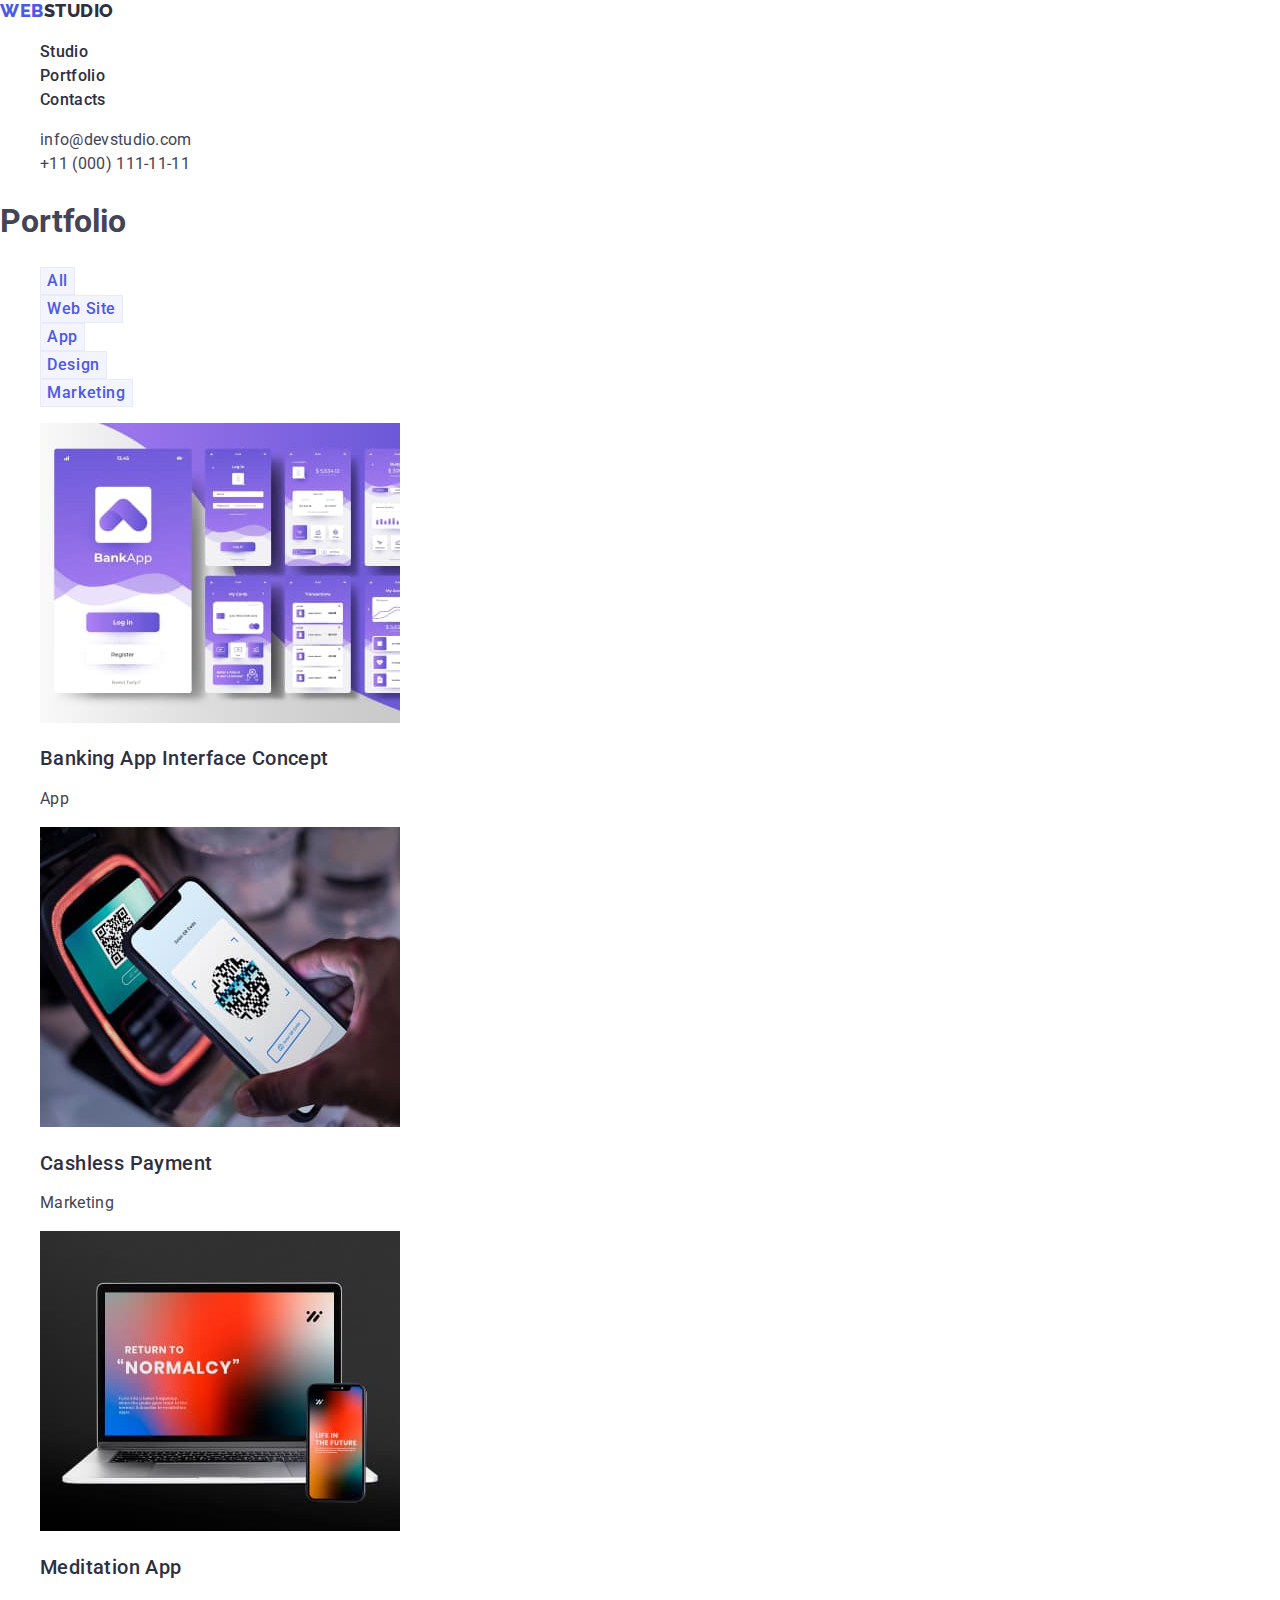
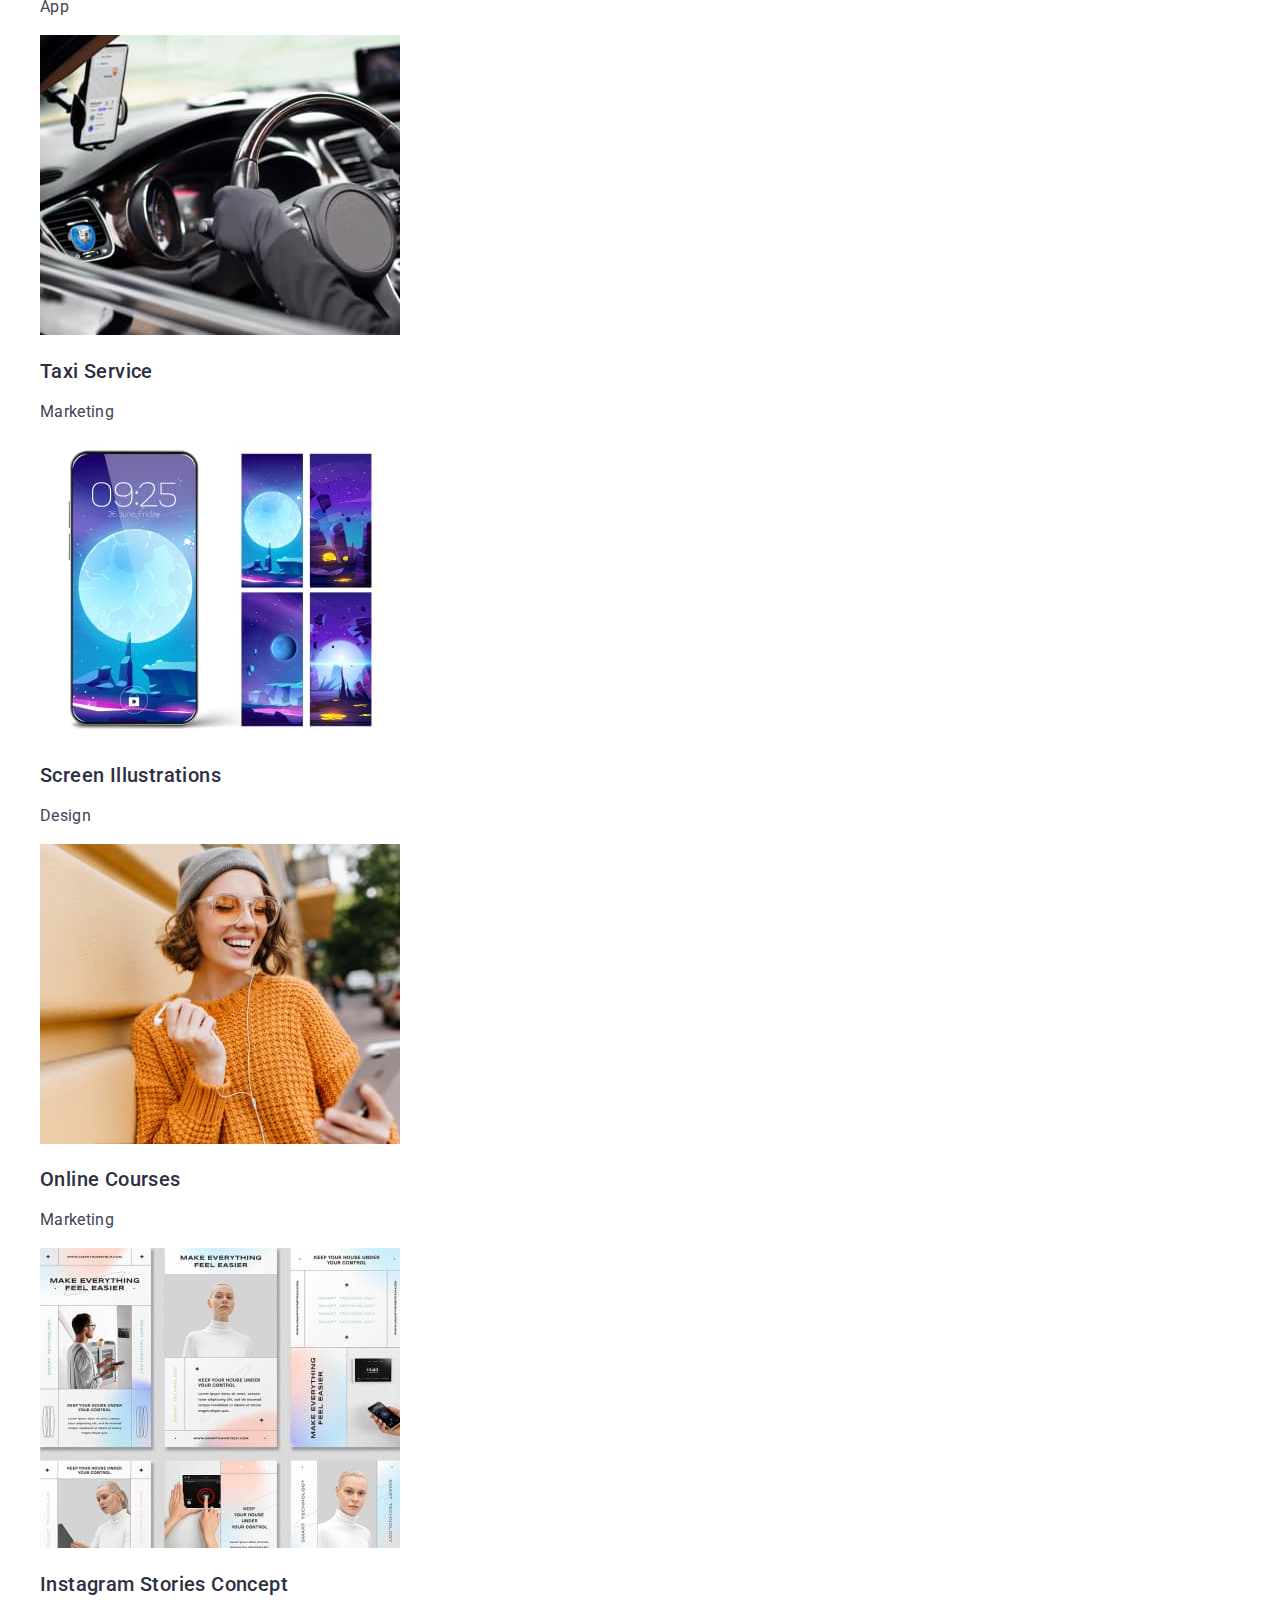
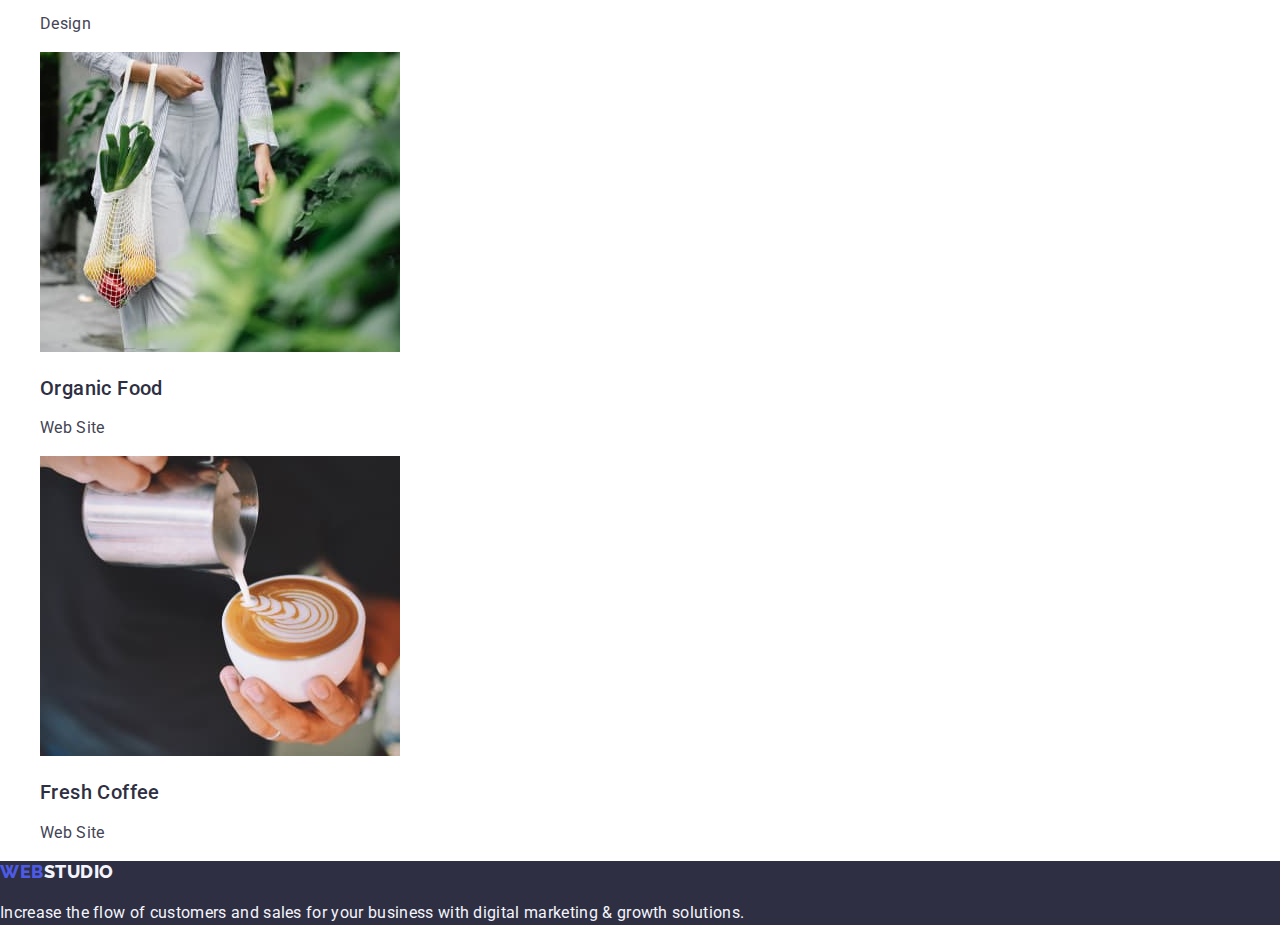
==== portfolio.html @ c8f71034 "Initial commit" ====
<!DOCTYPE html>
<html lang="en">
  <head>
    <meta charset="UTF-8" />
    <meta http-equiv="X-UA-Compatible" content="IE=edge" />
    <meta name="viewport" content="width=device-width, initial-scale=1.0" />
    <link rel="preconnect" href="https://fonts.googleapis.com" />
    <link rel="preconnect" href="https://fonts.gstatic.com" crossorigin />
    <link
      href="https://fonts.googleapis.com/css2?family=Raleway:wght@800&family=Roboto:wght@400;500;700;900&display=swap"
      rel="stylesheet"
    />
    <link
      rel="stylesheet"
      href="https://cdn.jsdelivr.net/npm/modern-normalize@2.0.0/modern-normalize.min.css"
    />
    <link rel="stylesheet" href="./css/styles.css" />
    <title>WebStudio</title>
  </head>
  <body class="page two">
    <!--Header section-->
    <header class="header">
      <nav class="list">
        <a class="header-logo link" href="./index.html"
          >web<span class="logo-color">Studio</span></a
        >
        <ul class="list">
          <li class="header-item">
            <a class="header-link link" href="./index.html">Studio</a>
          </li>
          <li>
            <a class="header-link link" href="./portfolio.html">Portfolio</a>
          </li>
          <li>
            <a class="header-link link" href="">Contacts</a>
          </li>
        </ul>
      </nav>
      <address class="header-address">
        <ul class="list">
          <li class="header-address-list list">
            <a class="header-address-link link" href="mailto:info@devstudio.com"
              >info@devstudio.com</a
            >
          </li>
          <li class="header-address-list">
            <a class="header-address-link link" href="tel:+110001111111"
              >+11 (000) 111-11-11</a
            >
          </li>
        </ul>
      </address>
    </header>
    <!--Main section-->
    <main class="main second">
      <!--Portfolio-->
      <section class="portfolio section">
        <h1 class="portfolio-title">Portfolio</h1>
        <ul class="portfolio-list-btn list">
          <li>
            <button class="portfolio-btn" type="button">All</button>
          </li>
          <li>
            <button class="portfolio-btn" type="button">Web Site</button>
          </li>
          <li>
            <button class="portfolio-btn" type="button">App</button>
          </li>
          <li>
            <button class="portfolio-btn" type="button">Design</button>
          </li>
          <li>
            <button class="portfolio-btn" type="button">Marketing</button>
          </li>
        </ul>
        <ul class="portfolio-list list link">
          <li class="portfolio-list-item">
            <a href="" class="link">
              <img
                src="./images/portfolio-1.jpg"
                width="360"
                height="300"
                alt="banking-app-design"
              />
              <h2 class="portfolio-list-title">
                Banking App Interface Concept
              </h2>
              <p class="portfolio-text">App</p>
            </a>
          </li>
          <li class="portfolio-list-item">
            <a href="" class="link">
              <img
                src="./images/portfolio-2.jpg"
                width="360"
                height="300"
                alt="cashless-payment-process"
              />
              <h2 class="portfolio-list-title">Cashless Payment</h2>
              <p class="portfolio-text">Marketing</p>
            </a>
          </li>
          <li class="portfolio-list-item">
            <a href="" class="link">
              <img
                src="./images/portfolio-3.jpg"
                width="360"
                height="300"
                alt="computer-and-phone-app-design"
              />
              <h2 class="portfolio-list-title">Meditation App</h2>
              <p class="portfolio-text">App</p>
            </a>
          </li>
          <li class="portfolio-list-item">
            <a href="" class="link">
              <img
                src="./images/portfolio-4.jpg"
                width="360"
                height="300"
                alt="driving-car"
              />
              <h2 class="portfolio-list-title">Taxi Service</h2>
              <p class="portfolio-text">Marketing</p>
            </a>
          </li>
          <li class="portfolio-list-item">
            <a href="" class="link">
              <img
                src="./images/portfolio-5.jpg"
                width="360"
                height="300"
                alt="phone-wallpapers"
              />
              <h2 class="portfolio-list-title">Screen Illustrations</h2>
              <p class="portfolio-text">Design</p>
            </a>
          </li>
          <li class="portfolio-list-item">
            <a href="" class="link">
              <img
                src="./images/portfolio-6.jpg"
                width="360"
                height="300"
                alt="girl=with-mobile"
              />
              <h2 class="portfolio-list-title">Online Courses</h2>
              <p class="portfolio-text">Marketing</p>
            </a>
          </li>
          <li class="portfolio-list-item">
            <a href="" class="link">
              <img
                src="./images/portfolio-7.jpg"
                width="360"
                height="300"
                alt="smart-house-mobile-app-design"
              />
              <h2 class="portfolio-list-title">Instagram Stories Concept</h2>
              <p class="portfolio-text">Design</p>
            </a>
          </li>
          <li class="portfolio-list-item">
            <a href="" class="link">
              <img
                src="./images/portfolio-8.jpg"
                width="360"
                height="300"
                alt="girl-with-shopper"
              />
              <h2 class="portfolio-list-title">Organic Food</h2>
              <p class="portfolio-text">Web Site</p>
            </a>
          </li>
          <li class="portfolio-list-item">
            <a href="" class="link">
              <img
                src="./images/portfolio-9.jpg"
                width="360"
                height="300"
                alt="coffee-in-a-cup"
              />
              <h2 class="portfolio-list-title">Fresh Coffee</h2>
              <p class="portfolio-text">Web Site</p>
            </a>
          </li>
        </ul>
      </section>
    </main>
    <!--Footer section-->
    <footer class="footer">
      <a class="footer-logo link" href="./index.html"
        >web<span class="logo-foot">Studio</span></a
      >
      <p class="footer-text">
        Increase the flow of customers and sales for your business with digital
        marketing & growth solutions.
      </p>
    </footer>
  </body>
</html>
---- css/styles.css ----
:root {
    --primary-brand: #4D5AE5;
    --pressed-state: #404BBF;
    --dark: #2E2F42;
    --success: #31D0AA;
    --text: #434455;
    --subtle-text: #8E8F99;
    --accent: #E7E9FC;
    --light: #F4F4FD;
    --modal-overlay: #2E2F42;
    --hero-background: #2E2F42;
    --white-background: #FFFFFF;
    --modal-background: #fcfcfc;
}

/**
  |============================
  | Reset
  |============================
*/


/**
  |============================
  | Common styles
  |============================
*/
body {
    font-family: 'Roboto', sans-serif;
    color: var(--text);
    line-height: 1.5;
    background-color: var(--white-background);
}


/**
  |============================
  | Header styles
  |============================
*/

.header {}

.header-nav {}

.header-logo {
    font-family: 'Raleway', sans-serif;
    text-transform: uppercase;
    color: var(--primary-brand);
    font-weight: 800;
    font-size: 18px;
    line-height: 1.17;
    letter-spacing: 0.03em;
}
.logo-color {
    color: var(--dark);
}
.link {
    text-decoration: none;
}

.list {
    list-style: none;
}
.header-list {}

.header-item {}

.header-link {
    font-weight: 500;
    color: var(--dark);
    font-size: 16px;
    line-height: 1.5;
    letter-spacing: 0.02em;
}
.header-link:hover {
color: var(--pressed-state);
}
.header-link:focus {
color: var(--pressed-state);
}


.header-address {
    font-style: normal;
    letter-spacing: 0.02em;
}

.header-address-list {
}

.header-address-link {
    color: var(--text);
}
.header-address-link:hover {
    color: var(--pressed-state);
}
.header-address-link:focus {
    color: var(--pressed-state);
}

/**
  |============================
  | Hero styles
  |============================
*/

.hero {
    background-color: var(--dark);
}

.hero-title {
    color: var(--white-background);
    font-size: 56px;
    line-height: 1.07;
    text-align: center;
    letter-spacing: 0.02em;
}

.hero-btn {
    color: var(--white-background);
    background-color: var(--primary-brand);
    cursor: pointer;
    font-weight: 500;
    line-height: 1.5;
    letter-spacing: 0.04em;
}
.hero-btn:hover, .hero-btn:focus {
    background-color: var(--pressed-state);
}

/**
  |============================
  | Benefits styles
  |============================
*/
.section {}

.benefits {}

.benefits-title {
    line-height: 1.2;
    letter-spacing: 0.02em;
    color: var(--dark);
}

.benefits-list {}

.benefits-list-item {}

.benefits-item-title {
    font-weight: 500;
    font-size: 20px;
    line-height: 1.2;
    letter-spacing: 0.02em;
    color: var(--dark);
}
.benefits-text {
    letter-spacing: 0.02em;
}

/**
  |============================
  | What we do styles
  |============================
*/
.section {}

.what-we-do {}

.what-we-do-title {
    font-size: 36px;
    line-height: 1.11;
    text-align: center;
    letter-spacing: 0.02em;
    text-transform: capitalize;
    color: var(--dark);
}

.what-we-do-list {}

.what-we-do-list-item {}

/**
  |============================
  | Our team styles
  |============================
*/
.section {}

.team {
    background-color: var(--light);
}

.team-title {
    font-weight: 500;
    font-size: 36px;
    line-height: 1.11;
    text-align: center;
    letter-spacing: 0.02em;
    text-transform: capitalize;
    color: var(--dark);
}

.team-list {}

.team-list-item {
    background-color: var(--white-background);
}

.team-list-title {
    font-weight: 500;
    font-size: 20px;
    line-height: 1.2;
    letter-spacing: 0.02em;
    color: var(--dark);
}

.team-text {
    font-size: 16px;
    letter-spacing: 0.02em;
}

/**
  |============================
  | Portfolio styles
  |============================
*/

.portfolio {}

.section {}

.portfolio-title {}

.portfolio-list-btn {}

.portfolio-btn {
    font-family: "Roboto", sans-serif;
    color: var(--primary-brand);
    background-color: var(--light);
    border: 1px solid var(--accent);
    cursor: pointer;
    font-size: 16px;
    font-weight: 500;
    line-height: 1.5;
    letter-spacing: 0.04em;
}
.portfolio-btn:hover {
        background-color: var(--pressed-state);
        color: var(--white-background);
    }

.portfolio-btn:focus {
    background-color: var(--pressed-state);
    color: var(--white-background);
}

.portfolio-list {}

.portfolio-list-item {}

.portfolio-list-title {
    font-weight: 500;
    font-size: 20px;
    line-height: 1.2;
    letter-spacing: 0.02em;
    color: var(--dark);
    }

.portfolio-text {
font-size: 16px;
line-height: 1.5;
letter-spacing: 0.02em;
color: var(--text);
    }
/**
  |============================
  | Footer styles
  |============================
*/
.footer {
    background-color: var(--dark);
}

.footer-logo {
    font-family: 'Raleway', sans-serif;
        text-transform: uppercase;
        color: var(--primary-brand);
        font-weight: 800;
        font-size: 18px;
        line-height: 1.17;
        letter-spacing: 0.03em;
    }
    .logo-foot {
        color: var(--light);
    }
    
.footer-text {
    color: var(--light);
    letter-spacing: 0.02em;
}
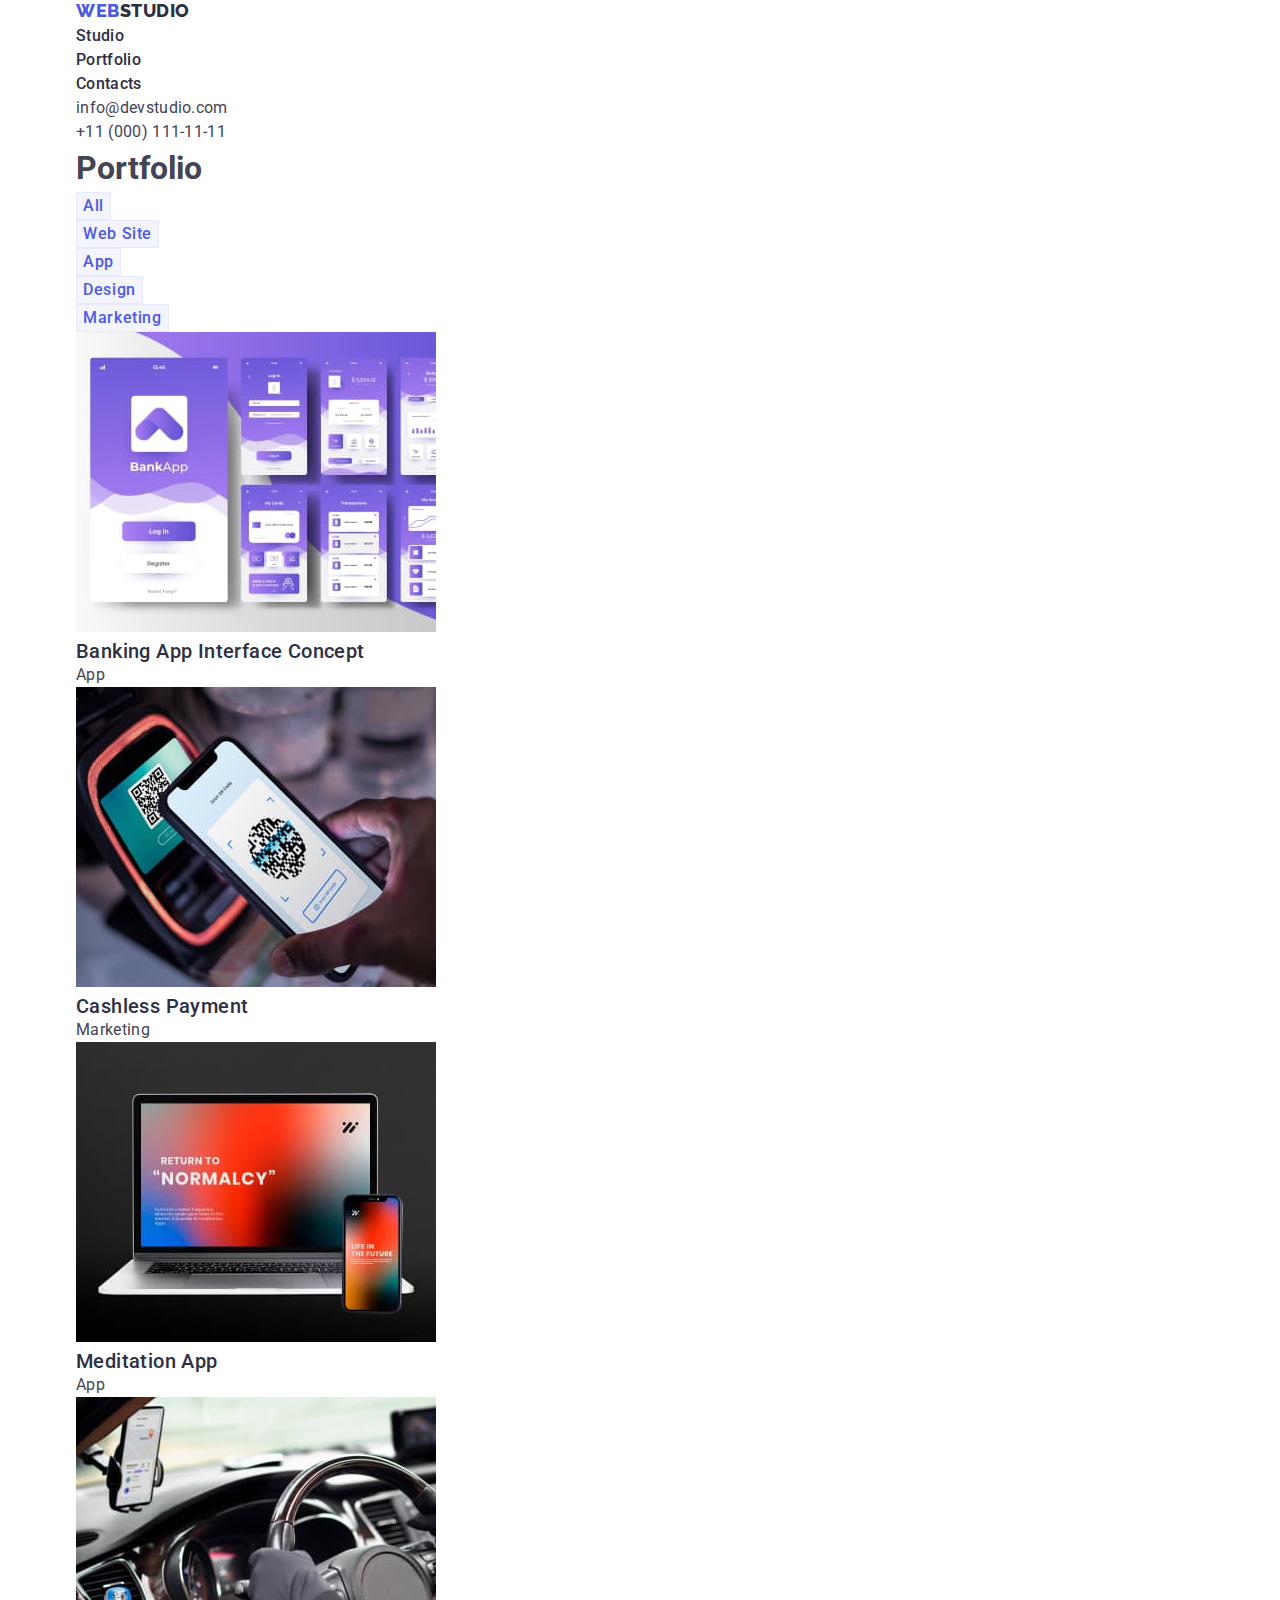
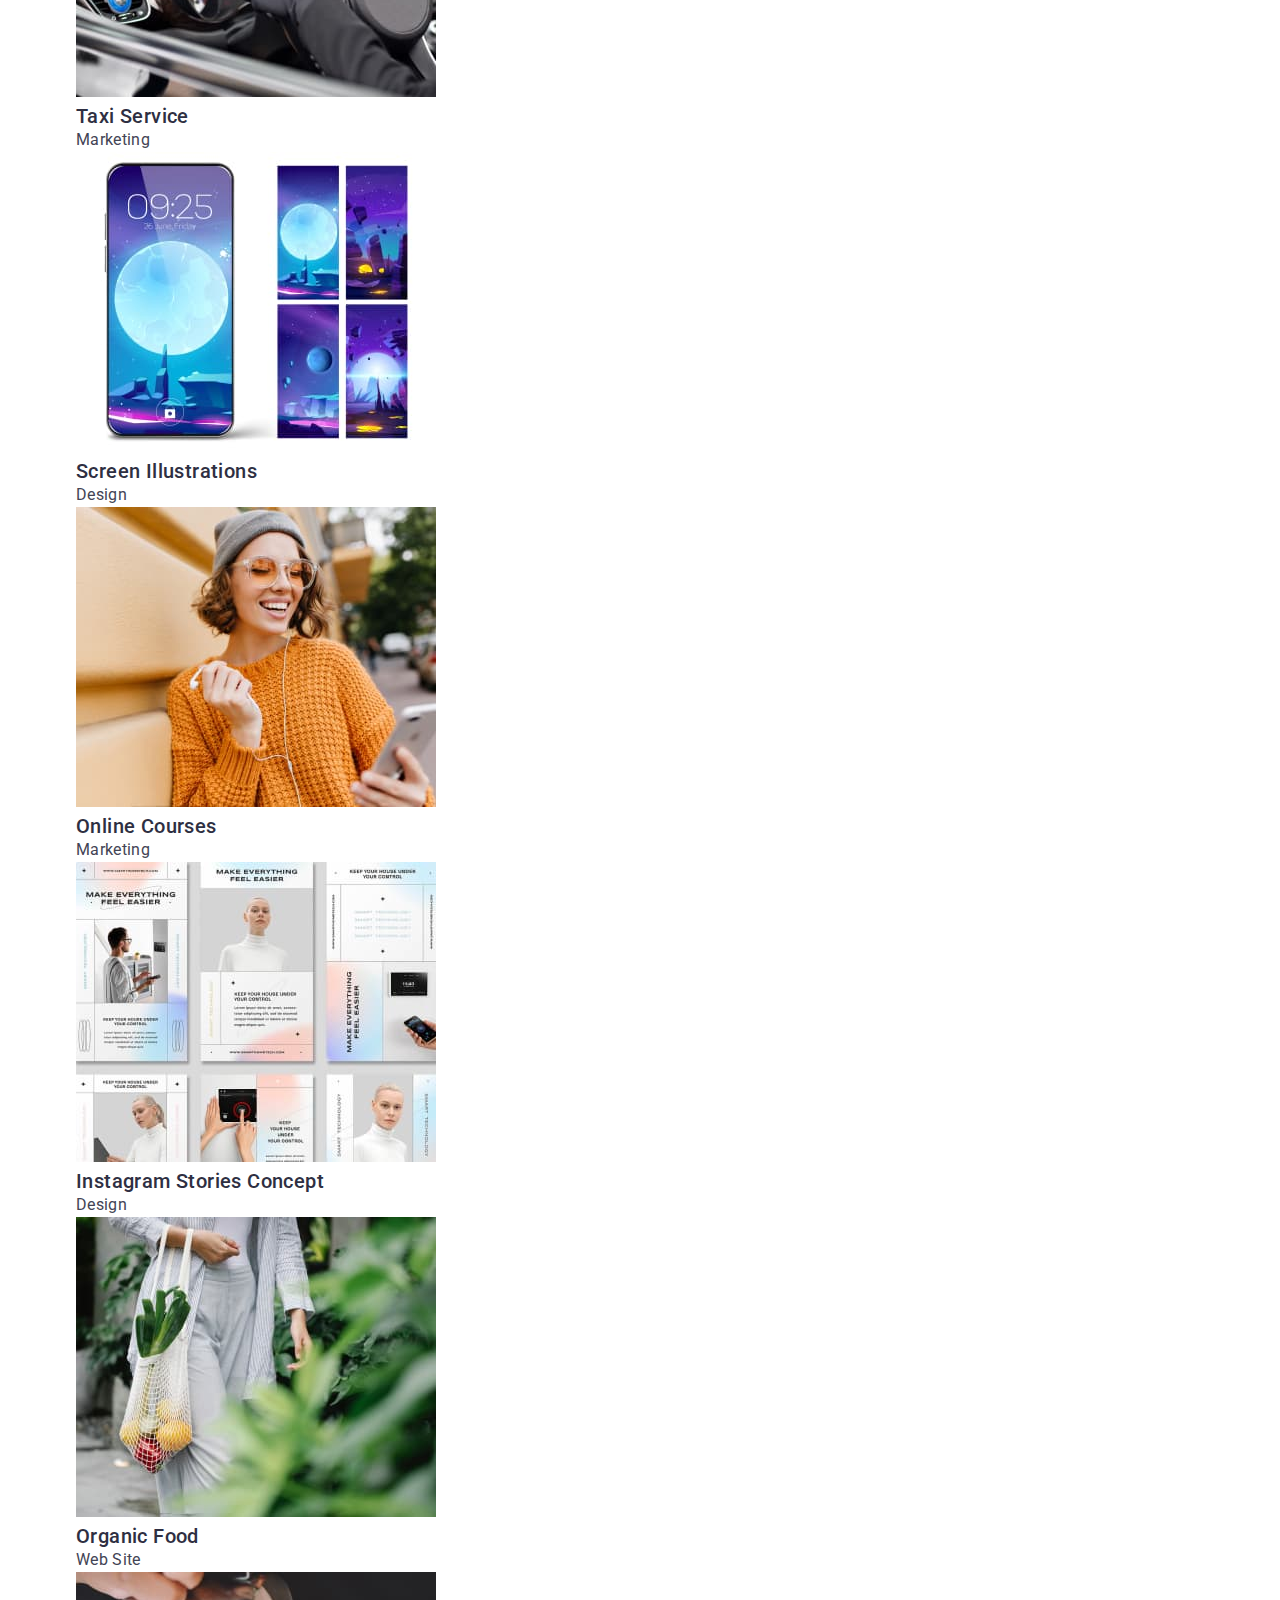
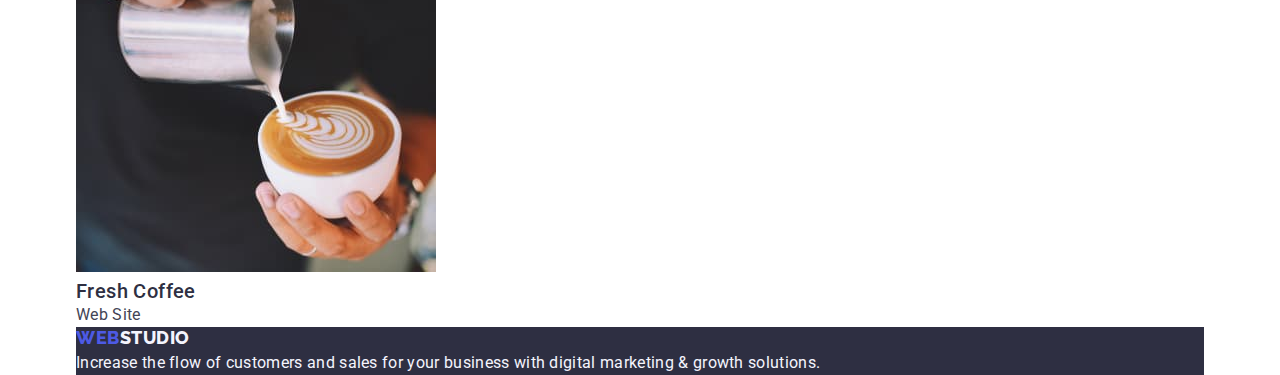
==== commit 6ed09412: "just started" ====
--- a/portfolio.html
+++ b/portfolio.html
@@ -19,183 +19,191 @@
   </head>
   <body class="page two">
     <!--Header section-->
-    <header class="header">
-      <nav class="list">
-        <a class="header-logo link" href="./index.html"
-          >web<span class="logo-color">Studio</span></a
-        >
-        <ul class="list">
-          <li class="header-item">
-            <a class="header-link link" href="./index.html">Studio</a>
-          </li>
-          <li>
-            <a class="header-link link" href="./portfolio.html">Portfolio</a>
-          </li>
-          <li>
-            <a class="header-link link" href="">Contacts</a>
-          </li>
-        </ul>
-      </nav>
-      <address class="header-address">
-        <ul class="list">
-          <li class="header-address-list list">
-            <a class="header-address-link link" href="mailto:info@devstudio.com"
-              >info@devstudio.com</a
-            >
-          </li>
-          <li class="header-address-list">
-            <a class="header-address-link link" href="tel:+110001111111"
-              >+11 (000) 111-11-11</a
-            >
-          </li>
-        </ul>
-      </address>
-    </header>
+    <div class="container">
+      <header class="header">
+        <nav class="list">
+          <a class="header-logo link" href="./index.html"
+            >web<span class="logo-color">Studio</span></a
+          >
+          <ul class="list">
+            <li class="header-item">
+              <a class="header-link link" href="./index.html">Studio</a>
+            </li>
+            <li>
+              <a class="header-link link" href="./portfolio.html">Portfolio</a>
+            </li>
+            <li>
+              <a class="header-link link" href="">Contacts</a>
+            </li>
+          </ul>
+        </nav>
+        <address class="header-address">
+          <ul class="list">
+            <li class="header-address-list list">
+              <a
+                class="header-address-link link"
+                href="mailto:info@devstudio.com"
+                >info@devstudio.com</a
+              >
+            </li>
+            <li class="header-address-list">
+              <a class="header-address-link link" href="tel:+110001111111"
+                >+11 (000) 111-11-11</a
+              >
+            </li>
+          </ul>
+        </address>
+      </header>
+    </div>
     <!--Main section-->
     <main class="main second">
       <!--Portfolio-->
-      <section class="portfolio section">
-        <h1 class="portfolio-title">Portfolio</h1>
-        <ul class="portfolio-list-btn list">
-          <li>
-            <button class="portfolio-btn" type="button">All</button>
-          </li>
-          <li>
-            <button class="portfolio-btn" type="button">Web Site</button>
-          </li>
-          <li>
-            <button class="portfolio-btn" type="button">App</button>
-          </li>
-          <li>
-            <button class="portfolio-btn" type="button">Design</button>
-          </li>
-          <li>
-            <button class="portfolio-btn" type="button">Marketing</button>
-          </li>
-        </ul>
-        <ul class="portfolio-list list link">
-          <li class="portfolio-list-item">
-            <a href="" class="link">
-              <img
-                src="./images/portfolio-1.jpg"
-                width="360"
-                height="300"
-                alt="banking-app-design"
-              />
-              <h2 class="portfolio-list-title">
-                Banking App Interface Concept
-              </h2>
-              <p class="portfolio-text">App</p>
-            </a>
-          </li>
-          <li class="portfolio-list-item">
-            <a href="" class="link">
-              <img
-                src="./images/portfolio-2.jpg"
-                width="360"
-                height="300"
-                alt="cashless-payment-process"
-              />
-              <h2 class="portfolio-list-title">Cashless Payment</h2>
-              <p class="portfolio-text">Marketing</p>
-            </a>
-          </li>
-          <li class="portfolio-list-item">
-            <a href="" class="link">
-              <img
-                src="./images/portfolio-3.jpg"
-                width="360"
-                height="300"
-                alt="computer-and-phone-app-design"
-              />
-              <h2 class="portfolio-list-title">Meditation App</h2>
-              <p class="portfolio-text">App</p>
-            </a>
-          </li>
-          <li class="portfolio-list-item">
-            <a href="" class="link">
-              <img
-                src="./images/portfolio-4.jpg"
-                width="360"
-                height="300"
-                alt="driving-car"
-              />
-              <h2 class="portfolio-list-title">Taxi Service</h2>
-              <p class="portfolio-text">Marketing</p>
-            </a>
-          </li>
-          <li class="portfolio-list-item">
-            <a href="" class="link">
-              <img
-                src="./images/portfolio-5.jpg"
-                width="360"
-                height="300"
-                alt="phone-wallpapers"
-              />
-              <h2 class="portfolio-list-title">Screen Illustrations</h2>
-              <p class="portfolio-text">Design</p>
-            </a>
-          </li>
-          <li class="portfolio-list-item">
-            <a href="" class="link">
-              <img
-                src="./images/portfolio-6.jpg"
-                width="360"
-                height="300"
-                alt="girl=with-mobile"
-              />
-              <h2 class="portfolio-list-title">Online Courses</h2>
-              <p class="portfolio-text">Marketing</p>
-            </a>
-          </li>
-          <li class="portfolio-list-item">
-            <a href="" class="link">
-              <img
-                src="./images/portfolio-7.jpg"
-                width="360"
-                height="300"
-                alt="smart-house-mobile-app-design"
-              />
-              <h2 class="portfolio-list-title">Instagram Stories Concept</h2>
-              <p class="portfolio-text">Design</p>
-            </a>
-          </li>
-          <li class="portfolio-list-item">
-            <a href="" class="link">
-              <img
-                src="./images/portfolio-8.jpg"
-                width="360"
-                height="300"
-                alt="girl-with-shopper"
-              />
-              <h2 class="portfolio-list-title">Organic Food</h2>
-              <p class="portfolio-text">Web Site</p>
-            </a>
-          </li>
-          <li class="portfolio-list-item">
-            <a href="" class="link">
-              <img
-                src="./images/portfolio-9.jpg"
-                width="360"
-                height="300"
-                alt="coffee-in-a-cup"
-              />
-              <h2 class="portfolio-list-title">Fresh Coffee</h2>
-              <p class="portfolio-text">Web Site</p>
-            </a>
-          </li>
-        </ul>
-      </section>
+      <div class="container">
+        <section class="portfolio section">
+          <h1 class="portfolio-title">Portfolio</h1>
+          <ul class="portfolio-list-btn list">
+            <li>
+              <button class="portfolio-btn" type="button">All</button>
+            </li>
+            <li>
+              <button class="portfolio-btn" type="button">Web Site</button>
+            </li>
+            <li>
+              <button class="portfolio-btn" type="button">App</button>
+            </li>
+            <li>
+              <button class="portfolio-btn" type="button">Design</button>
+            </li>
+            <li>
+              <button class="portfolio-btn" type="button">Marketing</button>
+            </li>
+          </ul>
+          <ul class="portfolio-list list link">
+            <li class="portfolio-list-item">
+              <a href="" class="link">
+                <img
+                  src="./images/portfolio-1.jpg"
+                  width="360"
+                  height="300"
+                  alt="banking-app-design"
+                />
+                <h2 class="portfolio-list-title">
+                  Banking App Interface Concept
+                </h2>
+                <p class="portfolio-text">App</p>
+              </a>
+            </li>
+            <li class="portfolio-list-item">
+              <a href="" class="link">
+                <img
+                  src="./images/portfolio-2.jpg"
+                  width="360"
+                  height="300"
+                  alt="cashless-payment-process"
+                />
+                <h2 class="portfolio-list-title">Cashless Payment</h2>
+                <p class="portfolio-text">Marketing</p>
+              </a>
+            </li>
+            <li class="portfolio-list-item">
+              <a href="" class="link">
+                <img
+                  src="./images/portfolio-3.jpg"
+                  width="360"
+                  height="300"
+                  alt="computer-and-phone-app-design"
+                />
+                <h2 class="portfolio-list-title">Meditation App</h2>
+                <p class="portfolio-text">App</p>
+              </a>
+            </li>
+            <li class="portfolio-list-item">
+              <a href="" class="link">
+                <img
+                  src="./images/portfolio-4.jpg"
+                  width="360"
+                  height="300"
+                  alt="driving-car"
+                />
+                <h2 class="portfolio-list-title">Taxi Service</h2>
+                <p class="portfolio-text">Marketing</p>
+              </a>
+            </li>
+            <li class="portfolio-list-item">
+              <a href="" class="link">
+                <img
+                  src="./images/portfolio-5.jpg"
+                  width="360"
+                  height="300"
+                  alt="phone-wallpapers"
+                />
+                <h2 class="portfolio-list-title">Screen Illustrations</h2>
+                <p class="portfolio-text">Design</p>
+              </a>
+            </li>
+            <li class="portfolio-list-item">
+              <a href="" class="link">
+                <img
+                  src="./images/portfolio-6.jpg"
+                  width="360"
+                  height="300"
+                  alt="girl=with-mobile"
+                />
+                <h2 class="portfolio-list-title">Online Courses</h2>
+                <p class="portfolio-text">Marketing</p>
+              </a>
+            </li>
+            <li class="portfolio-list-item">
+              <a href="" class="link">
+                <img
+                  src="./images/portfolio-7.jpg"
+                  width="360"
+                  height="300"
+                  alt="smart-house-mobile-app-design"
+                />
+                <h2 class="portfolio-list-title">Instagram Stories Concept</h2>
+                <p class="portfolio-text">Design</p>
+              </a>
+            </li>
+            <li class="portfolio-list-item">
+              <a href="" class="link">
+                <img
+                  src="./images/portfolio-8.jpg"
+                  width="360"
+                  height="300"
+                  alt="girl-with-shopper"
+                />
+                <h2 class="portfolio-list-title">Organic Food</h2>
+                <p class="portfolio-text">Web Site</p>
+              </a>
+            </li>
+            <li class="portfolio-list-item">
+              <a href="" class="link">
+                <img
+                  src="./images/portfolio-9.jpg"
+                  width="360"
+                  height="300"
+                  alt="coffee-in-a-cup"
+                />
+                <h2 class="portfolio-list-title">Fresh Coffee</h2>
+                <p class="portfolio-text">Web Site</p>
+              </a>
+            </li>
+          </ul>
+        </section>
+      </div>
     </main>
     <!--Footer section-->
-    <footer class="footer">
-      <a class="footer-logo link" href="./index.html"
-        >web<span class="logo-foot">Studio</span></a
-      >
-      <p class="footer-text">
-        Increase the flow of customers and sales for your business with digital
-        marketing & growth solutions.
-      </p>
-    </footer>
+    <div class="container">
+      <footer class="footer">
+        <a class="footer-logo link" href="./index.html"
+          >web<span class="logo-foot">Studio</span></a
+        >
+        <p class="footer-text">
+          Increase the flow of customers and sales for your business with
+          digital marketing & growth solutions.
+        </p>
+      </footer>
+    </div>
   </body>
 </html>
--- a/css/styles.css
+++ b/css/styles.css
@@ -18,7 +18,15 @@
   | Reset
   |============================
 */
-
+h1, h2, h3, h4, h5, h6, p {
+    margin-top: 0;
+    margin-bottom: 0;
+}
+ul {
+    margin-top: 0;
+    margin-bottom: 0;
+    padding-left: 0;
+}
 
 /**
   |============================
@@ -31,7 +39,12 @@
     line-height: 1.5;
     background-color: var(--white-background);
 }
-
+.container {
+    width: 1158px;
+    margin: 0 auto;
+    padding-right: 15px;
+    padding-left: 15px;
+}
 
 /**
   |============================
@@ -115,6 +128,10 @@
     line-height: 1.07;
     text-align: center;
     letter-spacing: 0.02em;
+    width: 496px;
+    margin: 0 auto;
+    padding-top: 188px;
+    padding-bottom: 292px;
 }
 
 .hero-btn {
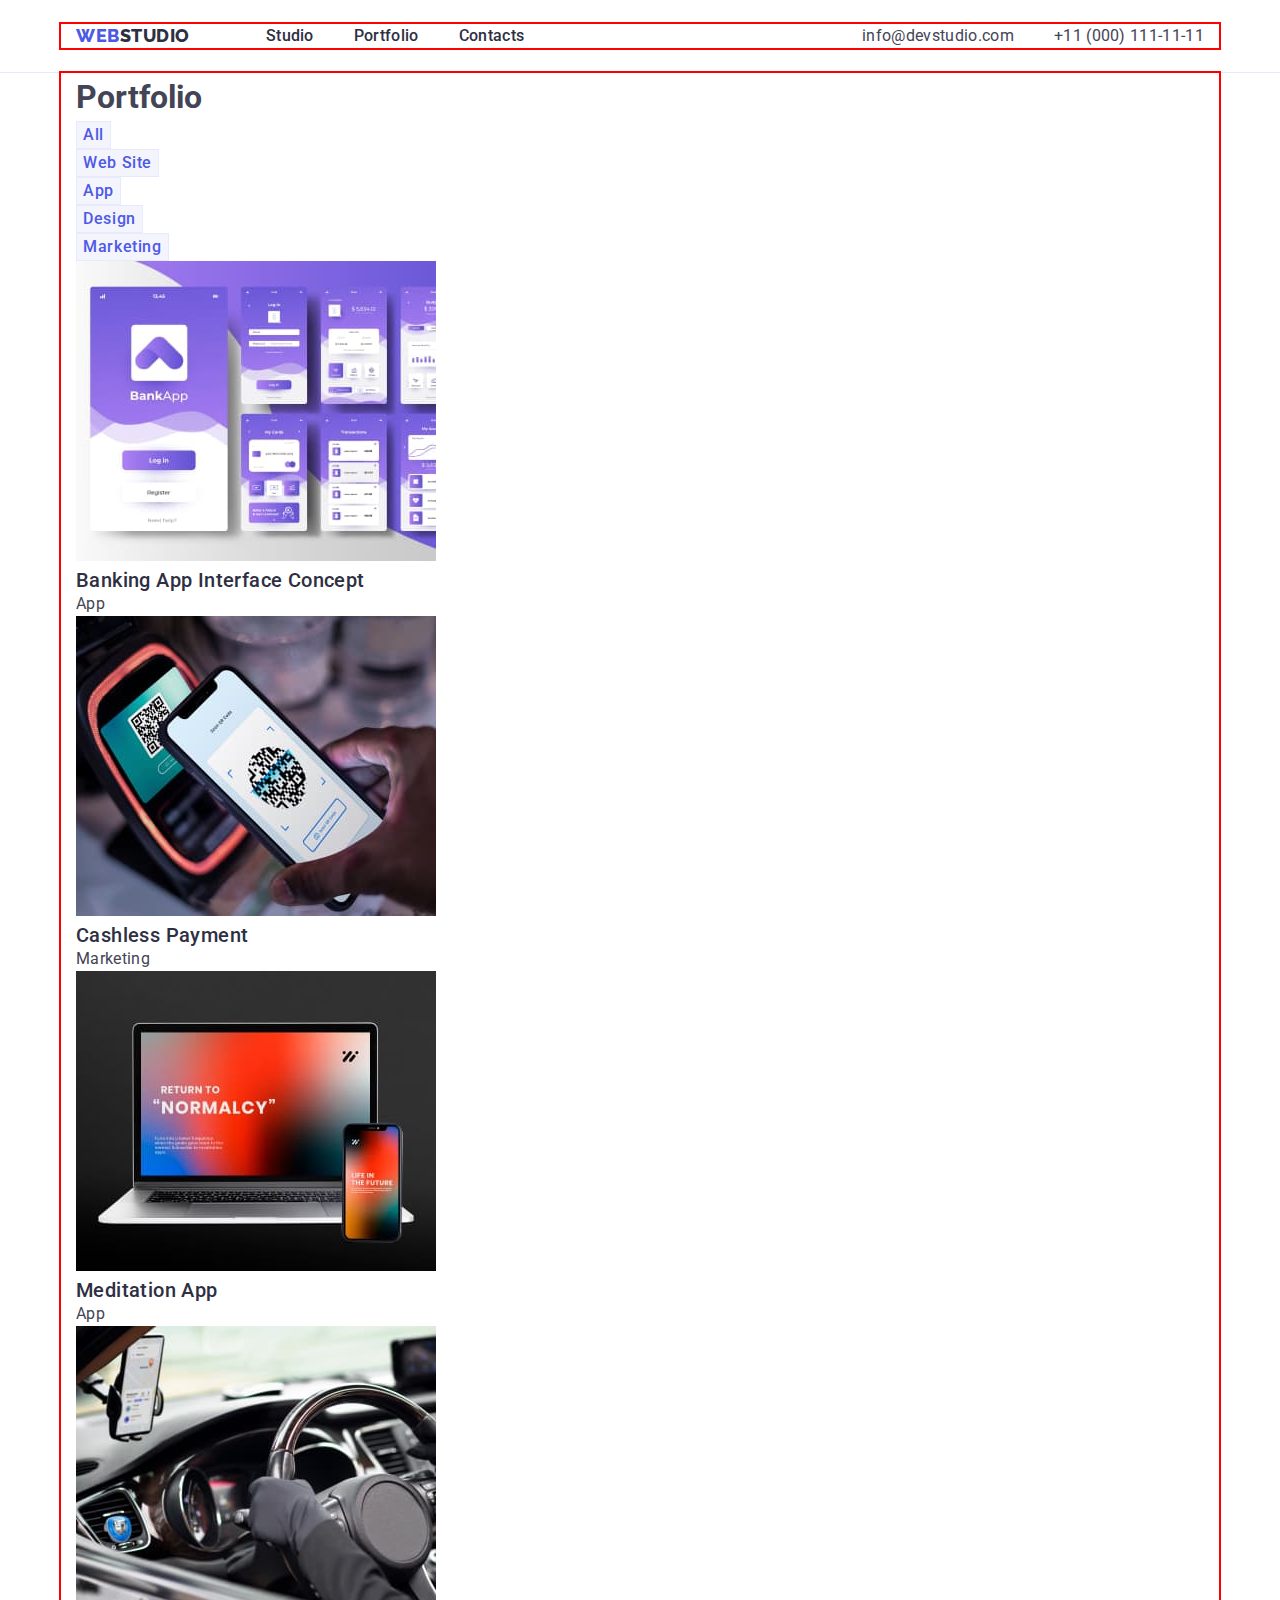
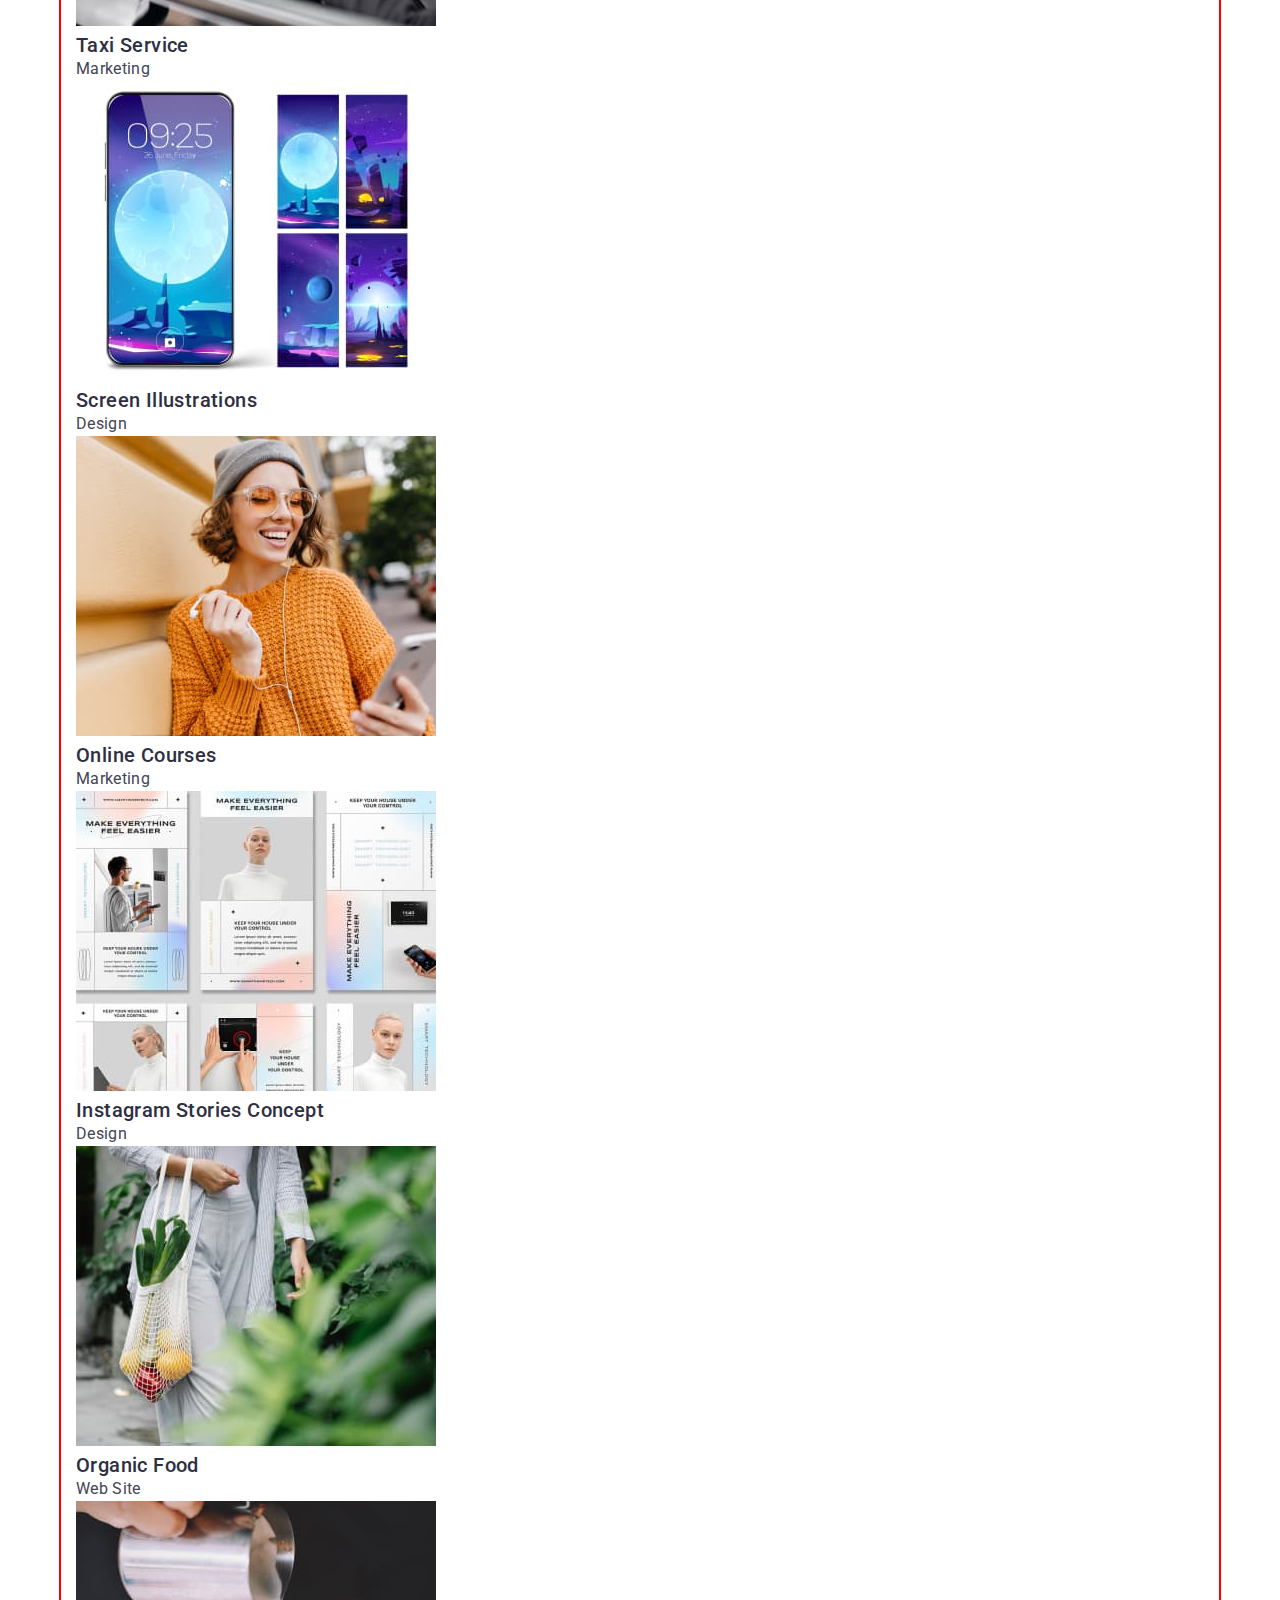
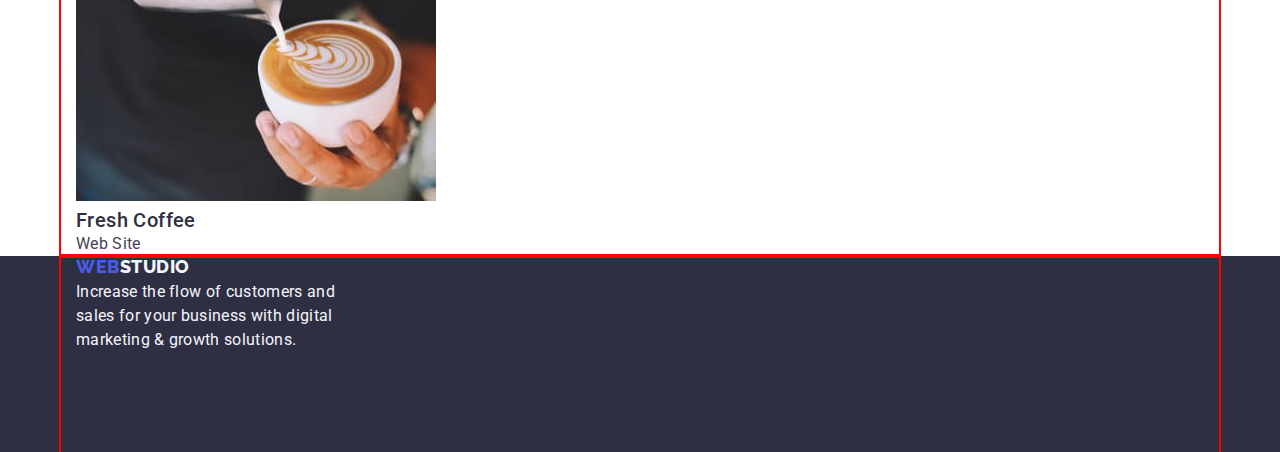
==== commit 86740aec: "first day final" ====
--- a/portfolio.html
+++ b/portfolio.html
@@ -19,13 +19,13 @@
   </head>
   <body class="page two">
     <!--Header section-->
-    <div class="container">
-      <header class="header">
-        <nav class="list">
+    <header class="header">
+      <div class="header-container container">
+        <nav class="header-nav list">
           <a class="header-logo link" href="./index.html"
             >web<span class="logo-color">Studio</span></a
           >
-          <ul class="list">
+          <ul class="header-list list">
             <li class="header-item">
               <a class="header-link link" href="./index.html">Studio</a>
             </li>
@@ -38,28 +38,28 @@
           </ul>
         </nav>
         <address class="header-address">
-          <ul class="list">
-            <li class="header-address-list list">
+          <ul class="header-address-list list">
+            <li class="header-address-item list">
               <a
                 class="header-address-link link"
                 href="mailto:info@devstudio.com"
                 >info@devstudio.com</a
               >
             </li>
-            <li class="header-address-list">
+            <li class="header-address-item">
               <a class="header-address-link link" href="tel:+110001111111"
                 >+11 (000) 111-11-11</a
               >
             </li>
           </ul>
         </address>
-      </header>
-    </div>
+      </div>
+    </header>
     <!--Main section-->
     <main class="main second">
       <!--Portfolio-->
-      <div class="container">
-        <section class="portfolio section">
+      <section class="portfolio section">
+        <div class="container">
           <h1 class="portfolio-title">Portfolio</h1>
           <ul class="portfolio-list-btn list">
             <li>
@@ -190,12 +190,12 @@
               </a>
             </li>
           </ul>
-        </section>
-      </div>
+        </div>
+      </section>
     </main>
     <!--Footer section-->
-    <div class="container">
-      <footer class="footer">
+    <footer class="footer">
+      <div class="container">
         <a class="footer-logo link" href="./index.html"
           >web<span class="logo-foot">Studio</span></a
         >
@@ -203,7 +203,7 @@
           Increase the flow of customers and sales for your business with
           digital marketing & growth solutions.
         </p>
-      </footer>
-    </div>
+      </div>
+    </footer>
   </body>
 </html>
--- a/css/styles.css
+++ b/css/styles.css
@@ -18,14 +18,12 @@
   | Reset
   |============================
 */
-h1, h2, h3, h4, h5, h6, p {
-    margin-top: 0;
-    margin-bottom: 0;
+h1,h2,h3,h4,h5,h6,p {
+    margin: 0;
 }
 ul {
-    margin-top: 0;
-    margin-bottom: 0;
-    padding-left: 0;
+    margin: 0;
+    padding: 0;
 }
 
 /**
@@ -42,8 +40,8 @@
 .container {
     width: 1158px;
     margin: 0 auto;
-    padding-right: 15px;
-    padding-left: 15px;
+    padding: 0 15px;
+    outline: 2px solid red;
 }
 
 /**
@@ -52,9 +50,22 @@
   |============================
 */
 
-.header {}
-
-.header-nav {}
+.header {
+    border-bottom: 1px solid var(--accent);
+    padding-top: 24px;
+    padding-bottom: 24px;
+}
+
+.header-container {
+    display: flex;
+    align-items: center;
+    justify-content: space-between;
+}
+
+.header-nav {
+    display: flex;
+    align-items: center;
+}
 
 .header-logo {
     font-family: 'Raleway', sans-serif;
@@ -64,6 +75,7 @@
     font-size: 18px;
     line-height: 1.17;
     letter-spacing: 0.03em;
+    margin-right: 76px;
 }
 .logo-color {
     color: var(--dark);
@@ -75,7 +87,12 @@
 .list {
     list-style: none;
 }
-.header-list {}
+.header-list {
+    display: flex;
+    align-items: center;
+    gap: 40px
+;
+}
 
 .header-item {}
 
@@ -100,6 +117,9 @@
 }
 
 .header-address-list {
+    display: flex;
+    align-items: center;
+    gap: 40px;
 }
 
 .header-address-link {
@@ -120,6 +140,8 @@
 
 .hero {
     background-color: var(--dark);
+    padding-top: 188px;
+    padding-bottom: 188px;
 }
 
 .hero-title {
@@ -129,9 +151,9 @@
     text-align: center;
     letter-spacing: 0.02em;
     width: 496px;
-    margin: 0 auto;
-    padding-top: 188px;
-    padding-bottom: 292px;
+    margin: auto;
+    margin-bottom: 48px;
+
 }
 
 .hero-btn {
@@ -141,7 +163,10 @@
     font-weight: 500;
     line-height: 1.5;
     letter-spacing: 0.04em;
-}
+    padding: 16px 32px;
+    border-radius: 4px;
+}
+
 .hero-btn:hover, .hero-btn:focus {
     background-color: var(--pressed-state);
 }
@@ -153,17 +178,27 @@
 */
 .section {}
 
-.benefits {}
+.benefits {
+    padding-top: 120px;
+    padding-bottom: 120px;
+}
 
 .benefits-title {
     line-height: 1.2;
     letter-spacing: 0.02em;
     color: var(--dark);
-}
-
-.benefits-list {}
-
-.benefits-list-item {}
+    display: none;
+}
+
+.benefits-list {
+    display: flex;
+    justify-content: space-between;
+
+}
+
+.benefits-list-item {
+    width: 264px;
+}
 
 .benefits-item-title {
     font-weight: 500;
@@ -171,9 +206,11 @@
     line-height: 1.2;
     letter-spacing: 0.02em;
     color: var(--dark);
+    margin-bottom: 8px;
 }
 .benefits-text {
     letter-spacing: 0.02em;
+    width: 264px;
 }
 
 /**
@@ -192,9 +229,16 @@
     letter-spacing: 0.02em;
     text-transform: capitalize;
     color: var(--dark);
-}
-
-.what-we-do-list {}
+    margin-bottom: 72px;
+}
+.what-we-do-container {
+padding-bottom: 120px;
+}
+
+.what-we-do-list {
+    display: flex;
+    justify-content: space-between;
+}
 
 .what-we-do-list-item {}
 
@@ -207,6 +251,11 @@
 
 .team {
     background-color: var(--light);
+}
+
+.our-team-container {
+padding-top: 120px;
+padding-bottom: 120px;
 }
 
 .team-title {
@@ -308,12 +357,20 @@
         font-size: 18px;
         line-height: 1.17;
         letter-spacing: 0.03em;
-    }
+        padding-top: 100px;
+    }
+    
     .logo-foot {
         color: var(--light);
     }
     
+    .footer-container {
+        display: flex;
+    }
+
 .footer-text {
     color: var(--light);
     letter-spacing: 0.02em;
+    width: 264px;
+    padding-bottom: 100px;
 }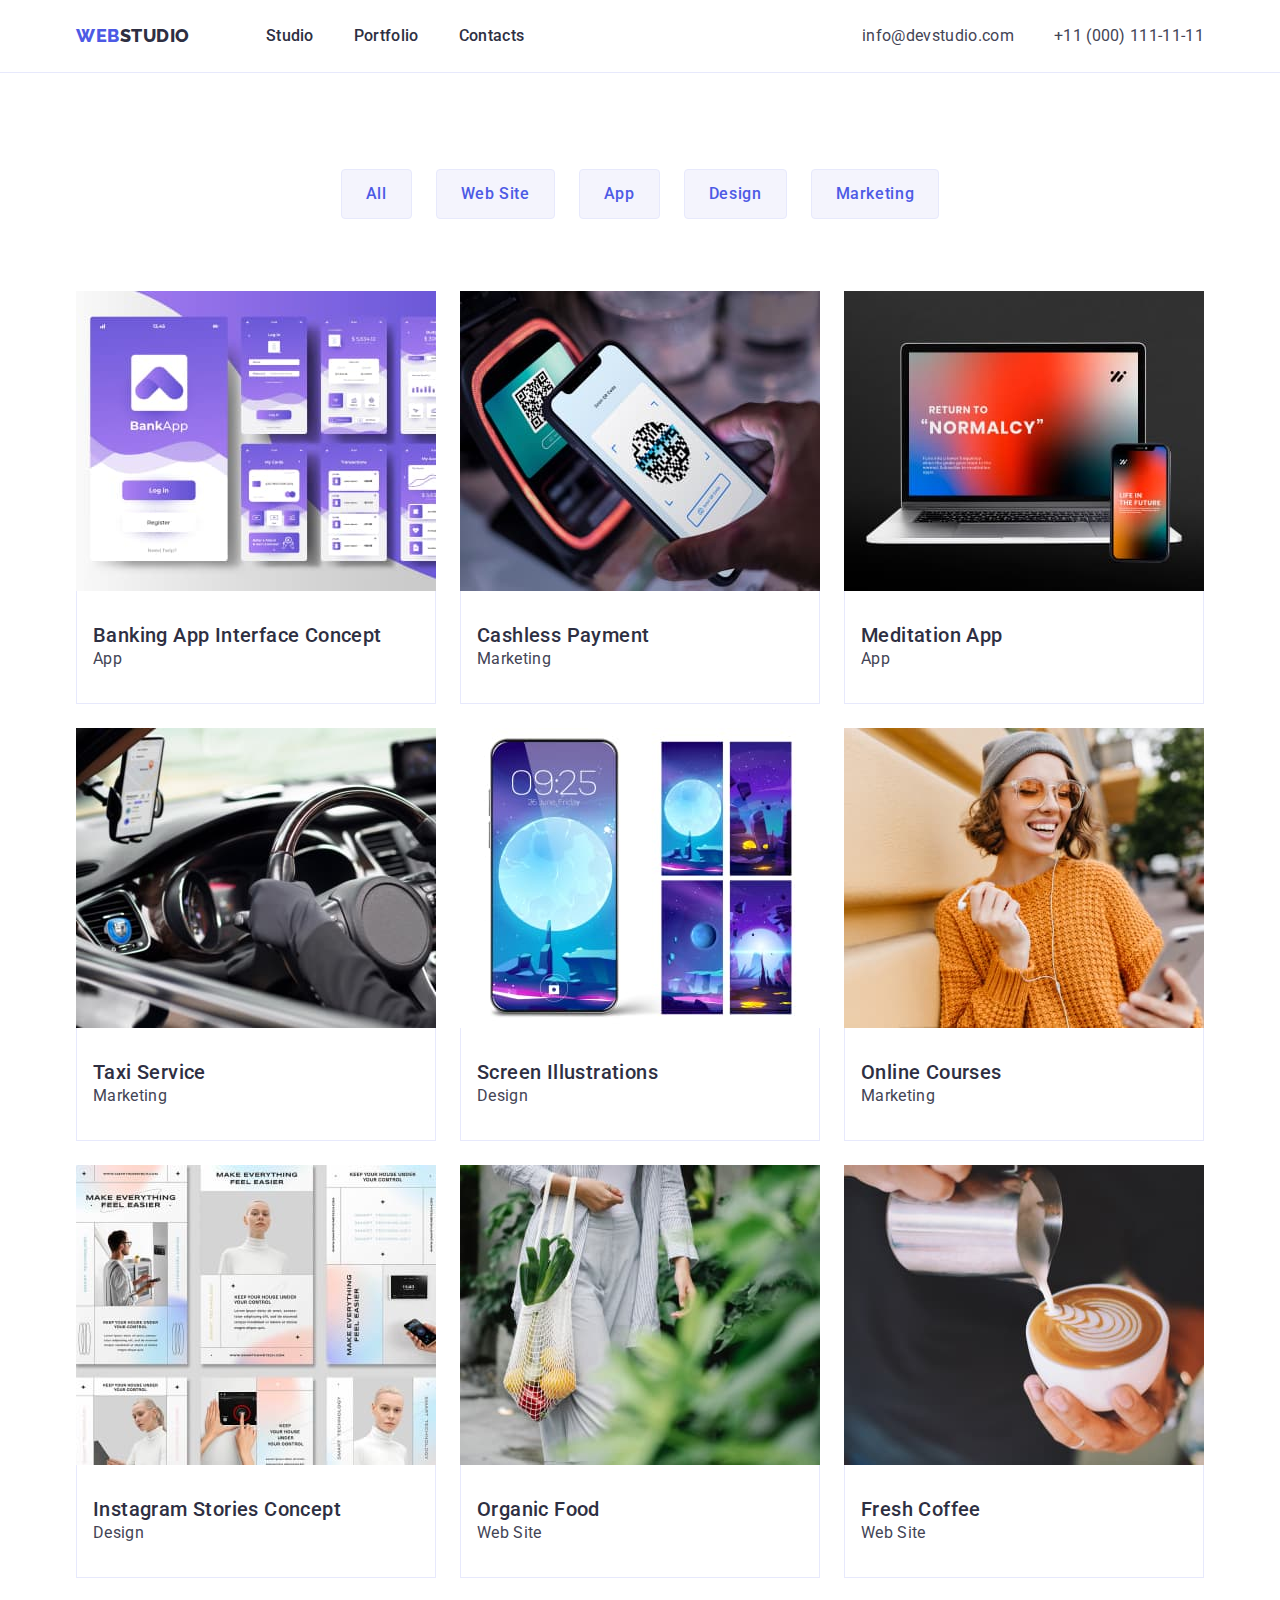
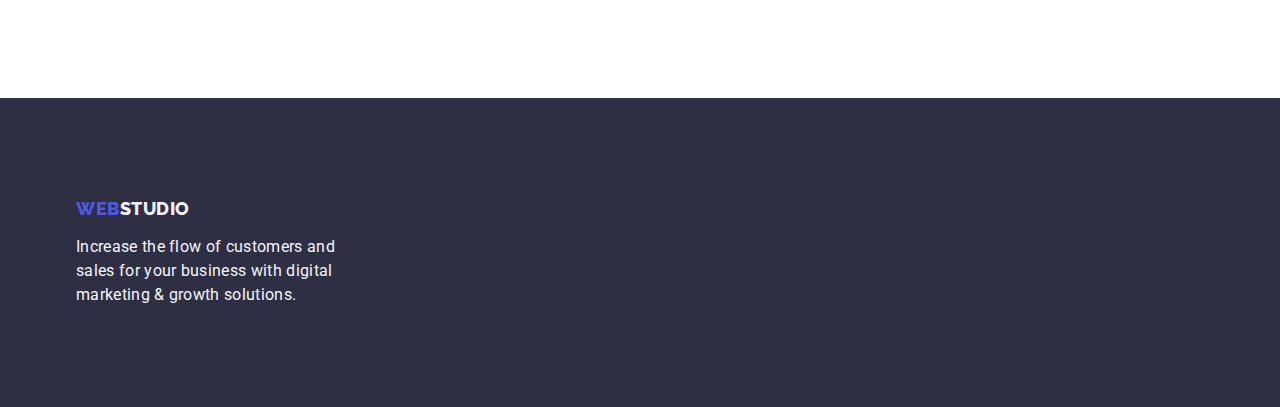
==== commit 0cd8f9b9: "day 2" ====
--- a/portfolio.html
+++ b/portfolio.html
@@ -59,8 +59,8 @@
     <main class="main second">
       <!--Portfolio-->
       <section class="portfolio section">
-        <div class="container">
-          <h1 class="portfolio-title">Portfolio</h1>
+        <div class="portfolio-container container">
+          <h1 class="portfolio-title visually-hidden">Portfolio</h1>
           <ul class="portfolio-list-btn list">
             <li>
               <button class="portfolio-btn" type="button">All</button>
@@ -75,7 +75,9 @@
               <button class="portfolio-btn" type="button">Design</button>
             </li>
             <li>
-              <button class="portfolio-btn" type="button">Marketing</button>
+              <button class="portfolio-btn marketing" type="button">
+                Marketing
+              </button>
             </li>
           </ul>
           <ul class="portfolio-list list link">
@@ -87,10 +89,12 @@
                   height="300"
                   alt="banking-app-design"
                 />
-                <h2 class="portfolio-list-title">
-                  Banking App Interface Concept
-                </h2>
-                <p class="portfolio-text">App</p>
+                <div class="portfolio-description">
+                  <h2 class="portfolio-list-title">
+                    Banking App Interface Concept
+                  </h2>
+                  <p class="portfolio-text">App</p>
+                </div>
               </a>
             </li>
             <li class="portfolio-list-item">
@@ -101,8 +105,10 @@
                   height="300"
                   alt="cashless-payment-process"
                 />
-                <h2 class="portfolio-list-title">Cashless Payment</h2>
-                <p class="portfolio-text">Marketing</p>
+                <div class="portfolio-description">
+                  <h2 class="portfolio-list-title">Cashless Payment</h2>
+                  <p class="portfolio-text">Marketing</p>
+                </div>
               </a>
             </li>
             <li class="portfolio-list-item">
@@ -113,8 +119,10 @@
                   height="300"
                   alt="computer-and-phone-app-design"
                 />
-                <h2 class="portfolio-list-title">Meditation App</h2>
-                <p class="portfolio-text">App</p>
+                <div class="portfolio-description">
+                  <h2 class="portfolio-list-title">Meditation App</h2>
+                  <p class="portfolio-text">App</p>
+                </div>
               </a>
             </li>
             <li class="portfolio-list-item">
@@ -125,8 +133,10 @@
                   height="300"
                   alt="driving-car"
                 />
-                <h2 class="portfolio-list-title">Taxi Service</h2>
-                <p class="portfolio-text">Marketing</p>
+                <div class="portfolio-description">
+                  <h2 class="portfolio-list-title">Taxi Service</h2>
+                  <p class="portfolio-text">Marketing</p>
+                </div>
               </a>
             </li>
             <li class="portfolio-list-item">
@@ -137,8 +147,10 @@
                   height="300"
                   alt="phone-wallpapers"
                 />
-                <h2 class="portfolio-list-title">Screen Illustrations</h2>
-                <p class="portfolio-text">Design</p>
+                <div class="portfolio-description">
+                  <h2 class="portfolio-list-title">Screen Illustrations</h2>
+                  <p class="portfolio-text">Design</p>
+                </div>
               </a>
             </li>
             <li class="portfolio-list-item">
@@ -149,8 +161,10 @@
                   height="300"
                   alt="girl=with-mobile"
                 />
-                <h2 class="portfolio-list-title">Online Courses</h2>
-                <p class="portfolio-text">Marketing</p>
+                <div class="portfolio-description">
+                  <h2 class="portfolio-list-title">Online Courses</h2>
+                  <p class="portfolio-text">Marketing</p>
+                </div>
               </a>
             </li>
             <li class="portfolio-list-item">
@@ -161,8 +175,12 @@
                   height="300"
                   alt="smart-house-mobile-app-design"
                 />
-                <h2 class="portfolio-list-title">Instagram Stories Concept</h2>
-                <p class="portfolio-text">Design</p>
+                <div class="portfolio-description">
+                  <h2 class="portfolio-list-title">
+                    Instagram Stories Concept
+                  </h2>
+                  <p class="portfolio-text">Design</p>
+                </div>
               </a>
             </li>
             <li class="portfolio-list-item">
@@ -173,8 +191,10 @@
                   height="300"
                   alt="girl-with-shopper"
                 />
-                <h2 class="portfolio-list-title">Organic Food</h2>
-                <p class="portfolio-text">Web Site</p>
+                <div class="portfolio-description">
+                  <h2 class="portfolio-list-title">Organic Food</h2>
+                  <p class="portfolio-text">Web Site</p>
+                </div>
               </a>
             </li>
             <li class="portfolio-list-item">
@@ -185,8 +205,10 @@
                   height="300"
                   alt="coffee-in-a-cup"
                 />
-                <h2 class="portfolio-list-title">Fresh Coffee</h2>
-                <p class="portfolio-text">Web Site</p>
+                <div class="portfolio-description">
+                  <h2 class="portfolio-list-title">Fresh Coffee</h2>
+                  <p class="portfolio-text">Web Site</p>
+                </div>
               </a>
             </li>
           </ul>
@@ -195,7 +217,7 @@
     </main>
     <!--Footer section-->
     <footer class="footer">
-      <div class="container">
+      <div class="footer-container container">
         <a class="footer-logo link" href="./index.html"
           >web<span class="logo-foot">Studio</span></a
         >
--- a/css/styles.css
+++ b/css/styles.css
@@ -41,7 +41,26 @@
     width: 1158px;
     margin: 0 auto;
     padding: 0 15px;
-    outline: 2px solid red;
+}
+
+img {
+    display: block;
+    max-width: 100%;
+    height: auto;
+}
+
+.visually-hidden {
+position: absolute;
+width: 1px;
+height: 1px;
+margin: -1px;
+border: 0;
+padding: 0;
+
+white-space: nowrap;
+clip-path: inset(100%);
+clip: rect(0 0 0 0);
+overflow: hidden;
 }
 
 /**
@@ -165,6 +184,11 @@
     letter-spacing: 0.04em;
     padding: 16px 32px;
     border-radius: 4px;
+    display: block;
+    margin: 0 auto;
+    border: none;
+
+
 }
 
 .hero-btn:hover, .hero-btn:focus {
@@ -187,7 +211,6 @@
     line-height: 1.2;
     letter-spacing: 0.02em;
     color: var(--dark);
-    display: none;
 }
 
 .benefits-list {
@@ -250,7 +273,7 @@
 .section {}
 
 .team {
-    background-color: var(--light);
+background-color: var(--light);
 }
 
 .our-team-container {
@@ -266,9 +289,13 @@
     letter-spacing: 0.02em;
     text-transform: capitalize;
     color: var(--dark);
-}
-
-.team-list {}
+    margin-bottom: 72px;
+}
+
+.team-list {
+    display: flex;
+    justify-content: space-between;
+}
 
 .team-list-item {
     background-color: var(--white-background);
@@ -280,11 +307,18 @@
     line-height: 1.2;
     letter-spacing: 0.02em;
     color: var(--dark);
+    display: flex;
+    justify-content: center;
+    padding-top: 32px;
+    padding-bottom: 8px;
 }
 
 .team-text {
     font-size: 16px;
     letter-spacing: 0.02em;
+    display: flex;
+    justify-content: center;
+    padding-bottom: 32px;
 }
 
 /**
@@ -293,13 +327,22 @@
   |============================
 */
 
+.portfolio-container {
+    padding-top: 96px;
+    padding-bottom: 120px;
+}
+
 .portfolio {}
 
 .section {}
 
 .portfolio-title {}
 
-.portfolio-list-btn {}
+.portfolio-list-btn {
+    display: flex;
+    margin: 0 auto;
+    justify-content: center;
+}
 
 .portfolio-btn {
     font-family: "Roboto", sans-serif;
@@ -311,7 +354,16 @@
     font-weight: 500;
     line-height: 1.5;
     letter-spacing: 0.04em;
-}
+    border-radius: 4px;
+    padding: 12px 24px;
+    margin-right: 24px;
+    margin-bottom: 72px;
+}
+
+.portfolio-btn.marketing {
+    margin-right: 0;
+}
+
 .portfolio-btn:hover {
         background-color: var(--pressed-state);
         color: var(--white-background);
@@ -322,7 +374,13 @@
     color: var(--white-background);
 }
 
-.portfolio-list {}
+
+
+.portfolio-list {
+    display: flex;
+    flex-wrap: wrap;
+    gap: 24px;
+}
 
 .portfolio-list-item {}
 
@@ -340,6 +398,13 @@
 letter-spacing: 0.02em;
 color: var(--text);
     }
+
+.portfolio-description {
+    padding: 32px 16px;
+    border: 1px solid var(--accent);
+    border-top: none;
+}
+
 /**
   |============================
   | Footer styles
@@ -357,7 +422,8 @@
         font-size: 18px;
         line-height: 1.17;
         letter-spacing: 0.03em;
-        padding-top: 100px;
+        padding-bottom: 16px;
+        display: flex;
     }
     
     .logo-foot {
@@ -365,12 +431,12 @@
     }
     
     .footer-container {
-        display: flex;
+padding-top: 100px;
+padding-bottom: 100px;
     }
 
 .footer-text {
     color: var(--light);
     letter-spacing: 0.02em;
     width: 264px;
-    padding-bottom: 100px;
 }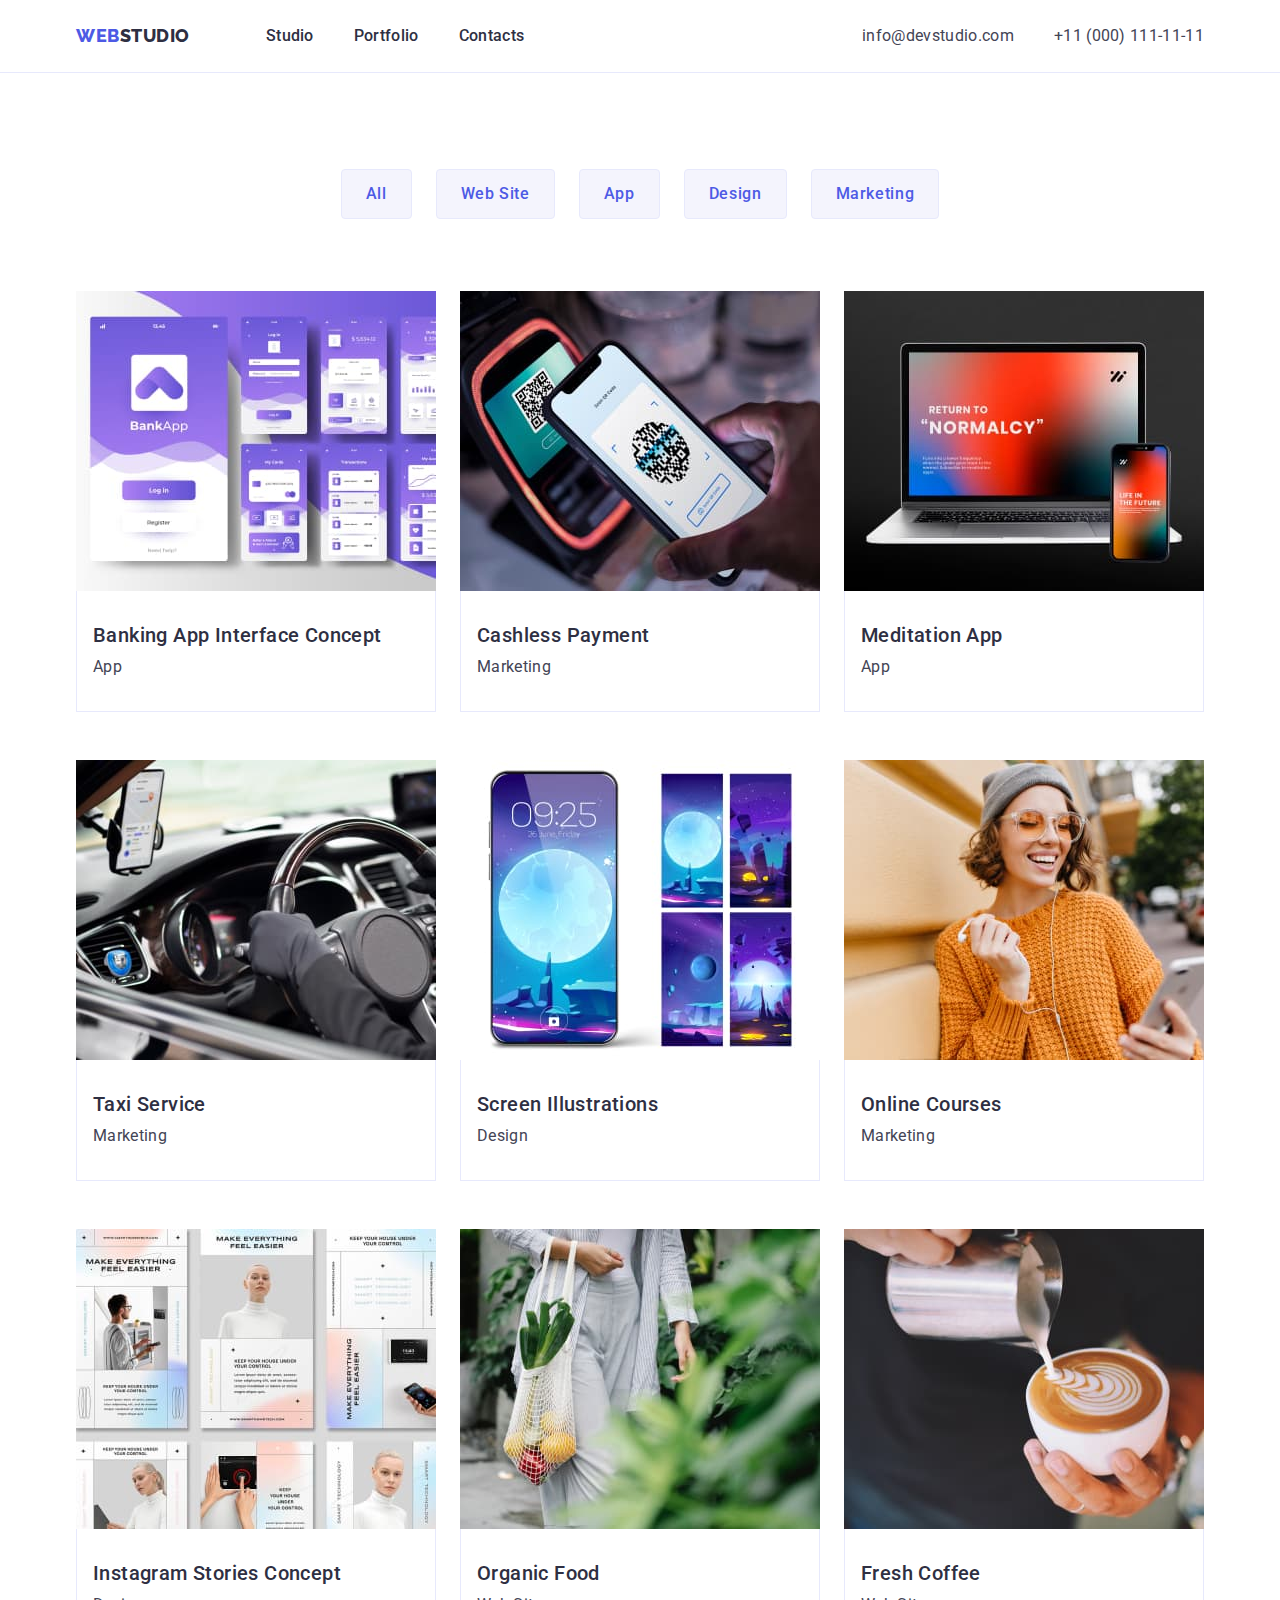
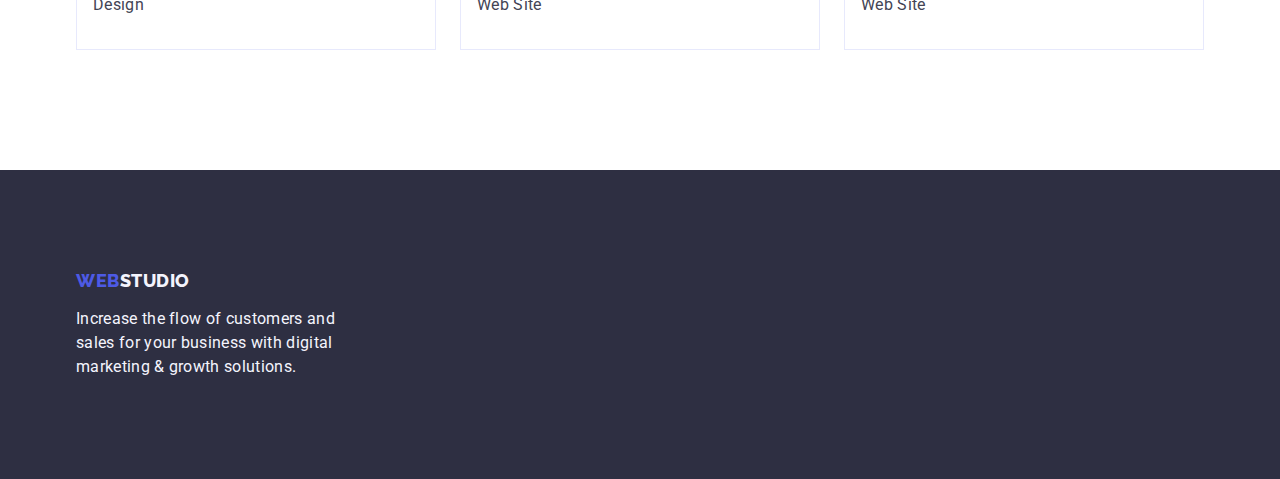
==== commit d8767de2: "after check 1" ====
--- a/portfolio.html
+++ b/portfolio.html
@@ -59,7 +59,7 @@
     <main class="main second">
       <!--Portfolio-->
       <section class="portfolio section">
-        <div class="portfolio-container container">
+        <div class="container">
           <h1 class="portfolio-title visually-hidden">Portfolio</h1>
           <ul class="portfolio-list-btn list">
             <li>
@@ -217,7 +217,7 @@
     </main>
     <!--Footer section-->
     <footer class="footer">
-      <div class="footer-container container">
+      <div class="container">
         <a class="footer-logo link" href="./index.html"
           >web<span class="logo-foot">Studio</span></a
         >
--- a/css/styles.css
+++ b/css/styles.css
@@ -71,8 +71,6 @@
 
 .header {
     border-bottom: 1px solid var(--accent);
-    padding-top: 24px;
-    padding-bottom: 24px;
 }
 
 .header-container {
@@ -113,7 +111,10 @@
 ;
 }
 
-.header-item {}
+.header-item {
+padding-top: 24px;
+padding-bottom: 24px;
+}
 
 .header-link {
     font-weight: 500;
@@ -172,7 +173,7 @@
     width: 496px;
     margin: auto;
     margin-bottom: 48px;
-
+    max-width: 496px;
 }
 
 .hero-btn {
@@ -187,8 +188,7 @@
     display: block;
     margin: 0 auto;
     border: none;
-
-
+    min-width: 169px;
 }
 
 .hero-btn:hover, .hero-btn:focus {
@@ -216,7 +216,7 @@
 .benefits-list {
     display: flex;
     justify-content: space-between;
-
+    gap: 24px;
 }
 
 .benefits-list-item {
@@ -241,7 +241,9 @@
   | What we do styles
   |============================
 */
-.section {}
+.section.what-we-do {
+padding-bottom: 120px;
+}
 
 .what-we-do {}
 
@@ -254,32 +256,30 @@
     color: var(--dark);
     margin-bottom: 72px;
 }
-.what-we-do-container {
+.what-we-do-container {}
+
+.what-we-do-list {
+    display: flex;
+    justify-content: space-between;
+    gap: 24px;
+}
+
+.what-we-do-list-item {}
+
+/**
+  |============================
+  | Our team styles
+  |============================
+*/
+.section.team {
+padding-top: 120px;
 padding-bottom: 120px;
 }
-
-.what-we-do-list {
-    display: flex;
-    justify-content: space-between;
-}
-
-.what-we-do-list-item {}
-
-/**
-  |============================
-  | Our team styles
-  |============================
-*/
-.section {}
 
 .team {
 background-color: var(--light);
 }
 
-.our-team-container {
-padding-top: 120px;
-padding-bottom: 120px;
-}
 
 .team-title {
     font-weight: 500;
@@ -294,11 +294,13 @@
 
 .team-list {
     display: flex;
-    justify-content: space-between;
+    gap: 24px;
 }
 
 .team-list-item {
     background-color: var(--white-background);
+    flex-basis: calc((100% - 3 * 24px) / 4);
+    border-radius: 0px 0px 4px 4px;
 }
 
 .team-list-title {
@@ -307,18 +309,18 @@
     line-height: 1.2;
     letter-spacing: 0.02em;
     color: var(--dark);
-    display: flex;
-    justify-content: center;
-    padding-top: 32px;
-    padding-bottom: 8px;
+    text-align: center;
+    margin-bottom: 8px;
 }
 
 .team-text {
     font-size: 16px;
     letter-spacing: 0.02em;
-    display: flex;
-    justify-content: center;
-    padding-bottom: 32px;
+    text-align: center;
+}
+
+.team-member {
+    padding: 32px 16px;
 }
 
 /**
@@ -327,13 +329,11 @@
   |============================
 */
 
-.portfolio-container {
+.portfolio.section {
     padding-top: 96px;
     padding-bottom: 120px;
 }
 
-.portfolio {}
-
 .section {}
 
 .portfolio-title {}
@@ -342,6 +342,8 @@
     display: flex;
     margin: 0 auto;
     justify-content: center;
+    gap: 24px;
+    margin-bottom: 72px;
 }
 
 .portfolio-btn {
@@ -356,8 +358,6 @@
     letter-spacing: 0.04em;
     border-radius: 4px;
     padding: 12px 24px;
-    margin-right: 24px;
-    margin-bottom: 72px;
 }
 
 .portfolio-btn.marketing {
@@ -367,11 +367,13 @@
 .portfolio-btn:hover {
         background-color: var(--pressed-state);
         color: var(--white-background);
+        border: 1px solid transparent;
     }
 
 .portfolio-btn:focus {
     background-color: var(--pressed-state);
     color: var(--white-background);
+    border: 1px solid transparent;
 }
 
 
@@ -379,7 +381,9 @@
 .portfolio-list {
     display: flex;
     flex-wrap: wrap;
-    gap: 24px;
+    column-gap: 24px;
+    row-gap: 48px;
+    
 }
 
 .portfolio-list-item {}
@@ -390,6 +394,7 @@
     line-height: 1.2;
     letter-spacing: 0.02em;
     color: var(--dark);
+    margin-bottom: 8px;
     }
 
 .portfolio-text {
@@ -412,6 +417,7 @@
 */
 .footer {
     background-color: var(--dark);
+    padding: 100px 0;
 }
 
 .footer-logo {
@@ -422,19 +428,14 @@
         font-size: 18px;
         line-height: 1.17;
         letter-spacing: 0.03em;
-        padding-bottom: 16px;
-        display: flex;
+        margin-bottom: 16px;
+        display: inline-block;
     }
     
     .logo-foot {
         color: var(--light);
     }
     
-    .footer-container {
-padding-top: 100px;
-padding-bottom: 100px;
-    }
-
 .footer-text {
     color: var(--light);
     letter-spacing: 0.02em;
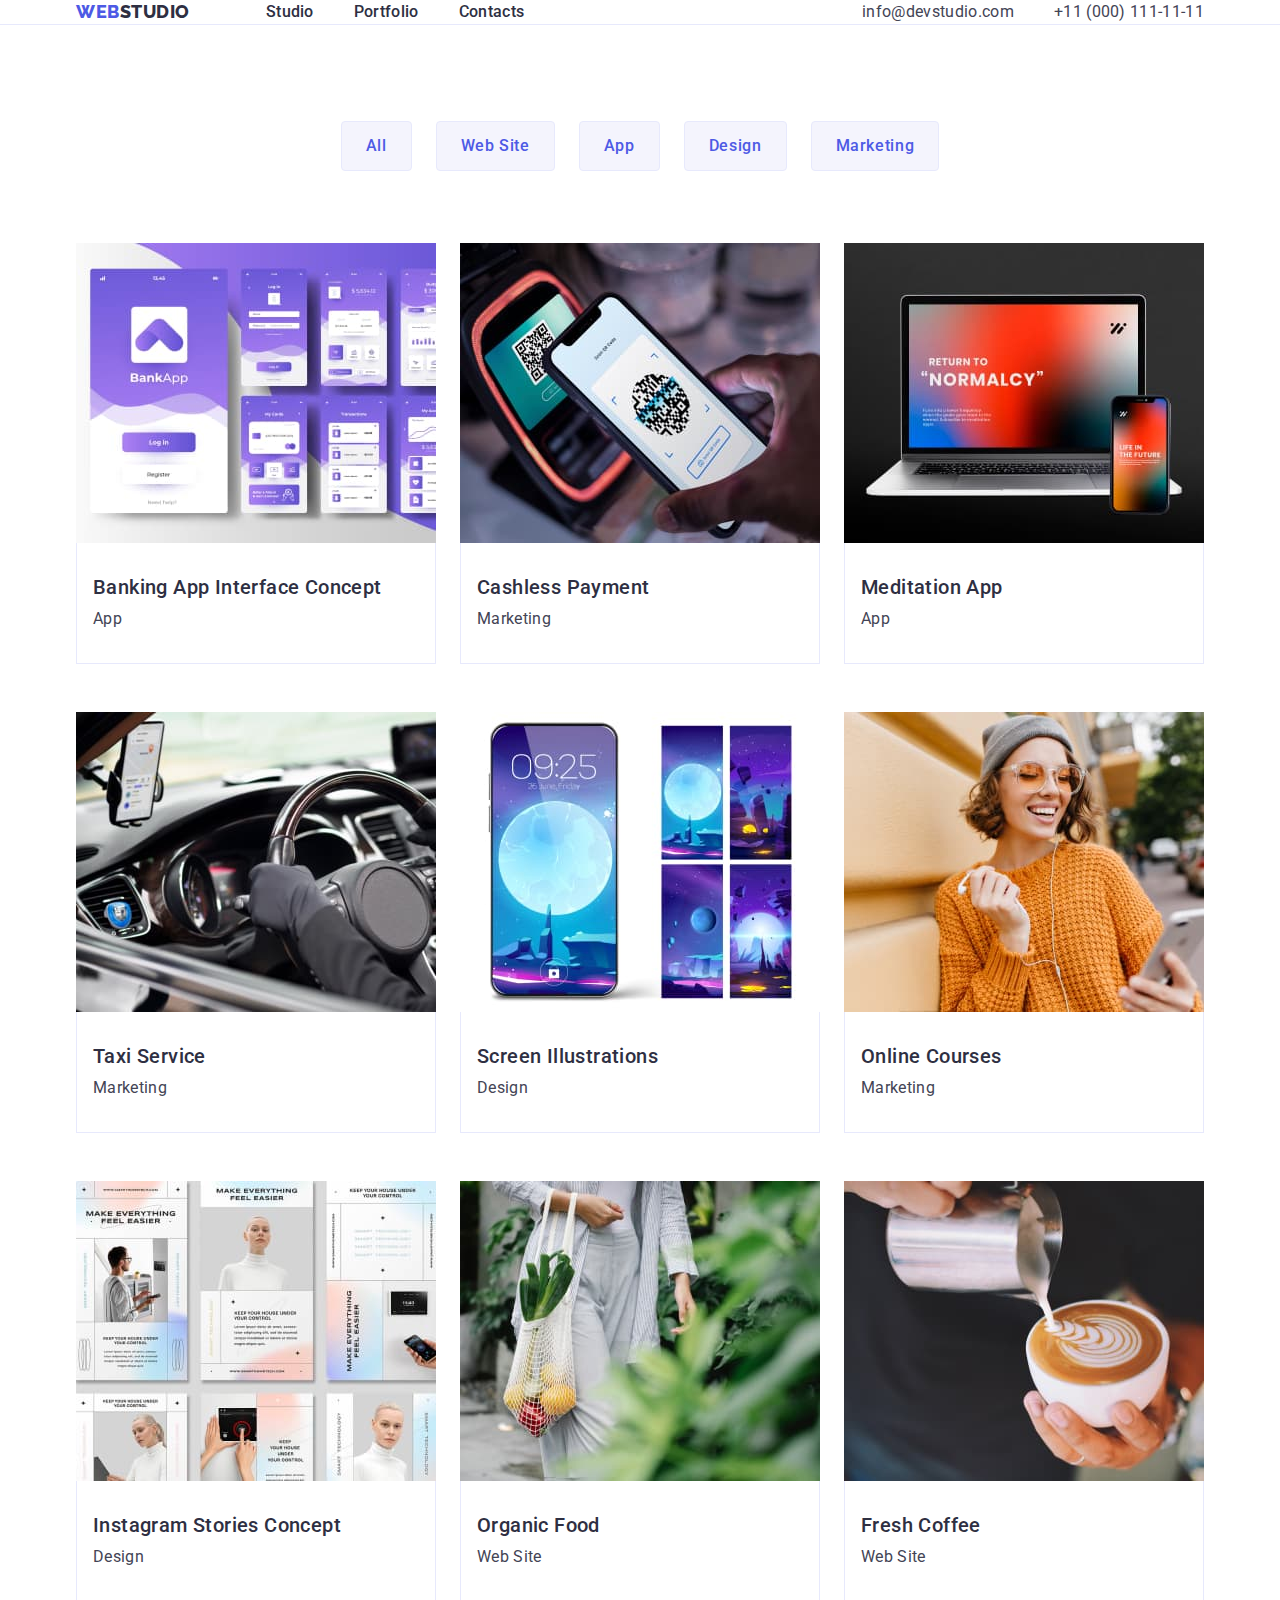
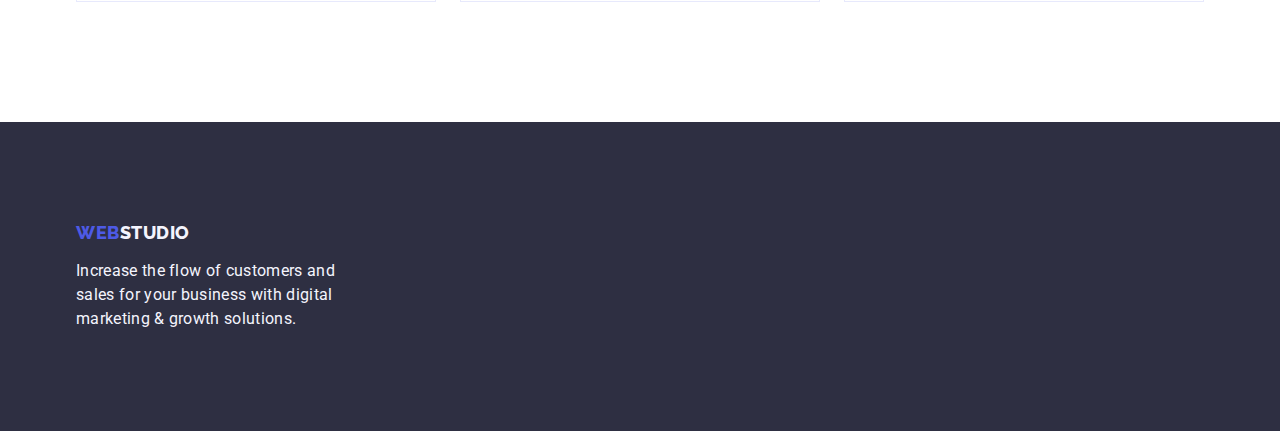
==== commit 435322e4: "after check 2" ====
--- a/portfolio.html
+++ b/portfolio.html
@@ -75,9 +75,7 @@
               <button class="portfolio-btn" type="button">Design</button>
             </li>
             <li>
-              <button class="portfolio-btn marketing" type="button">
-                Marketing
-              </button>
+              <button class="portfolio-btn" type="button">Marketing</button>
             </li>
           </ul>
           <ul class="portfolio-list list link">
--- a/css/styles.css
+++ b/css/styles.css
@@ -111,10 +111,7 @@
 ;
 }
 
-.header-item {
-padding-top: 24px;
-padding-bottom: 24px;
-}
+.header-item {}
 
 .header-link {
     font-weight: 500;
@@ -122,6 +119,8 @@
     font-size: 16px;
     line-height: 1.5;
     letter-spacing: 0.02em;
+    padding-top: 24px;
+    padding-bottom: 24px;
 }
 .header-link:hover {
 color: var(--pressed-state);
@@ -360,9 +359,6 @@
     padding: 12px 24px;
 }
 
-.portfolio-btn.marketing {
-    margin-right: 0;
-}
 
 .portfolio-btn:hover {
         background-color: var(--pressed-state);
